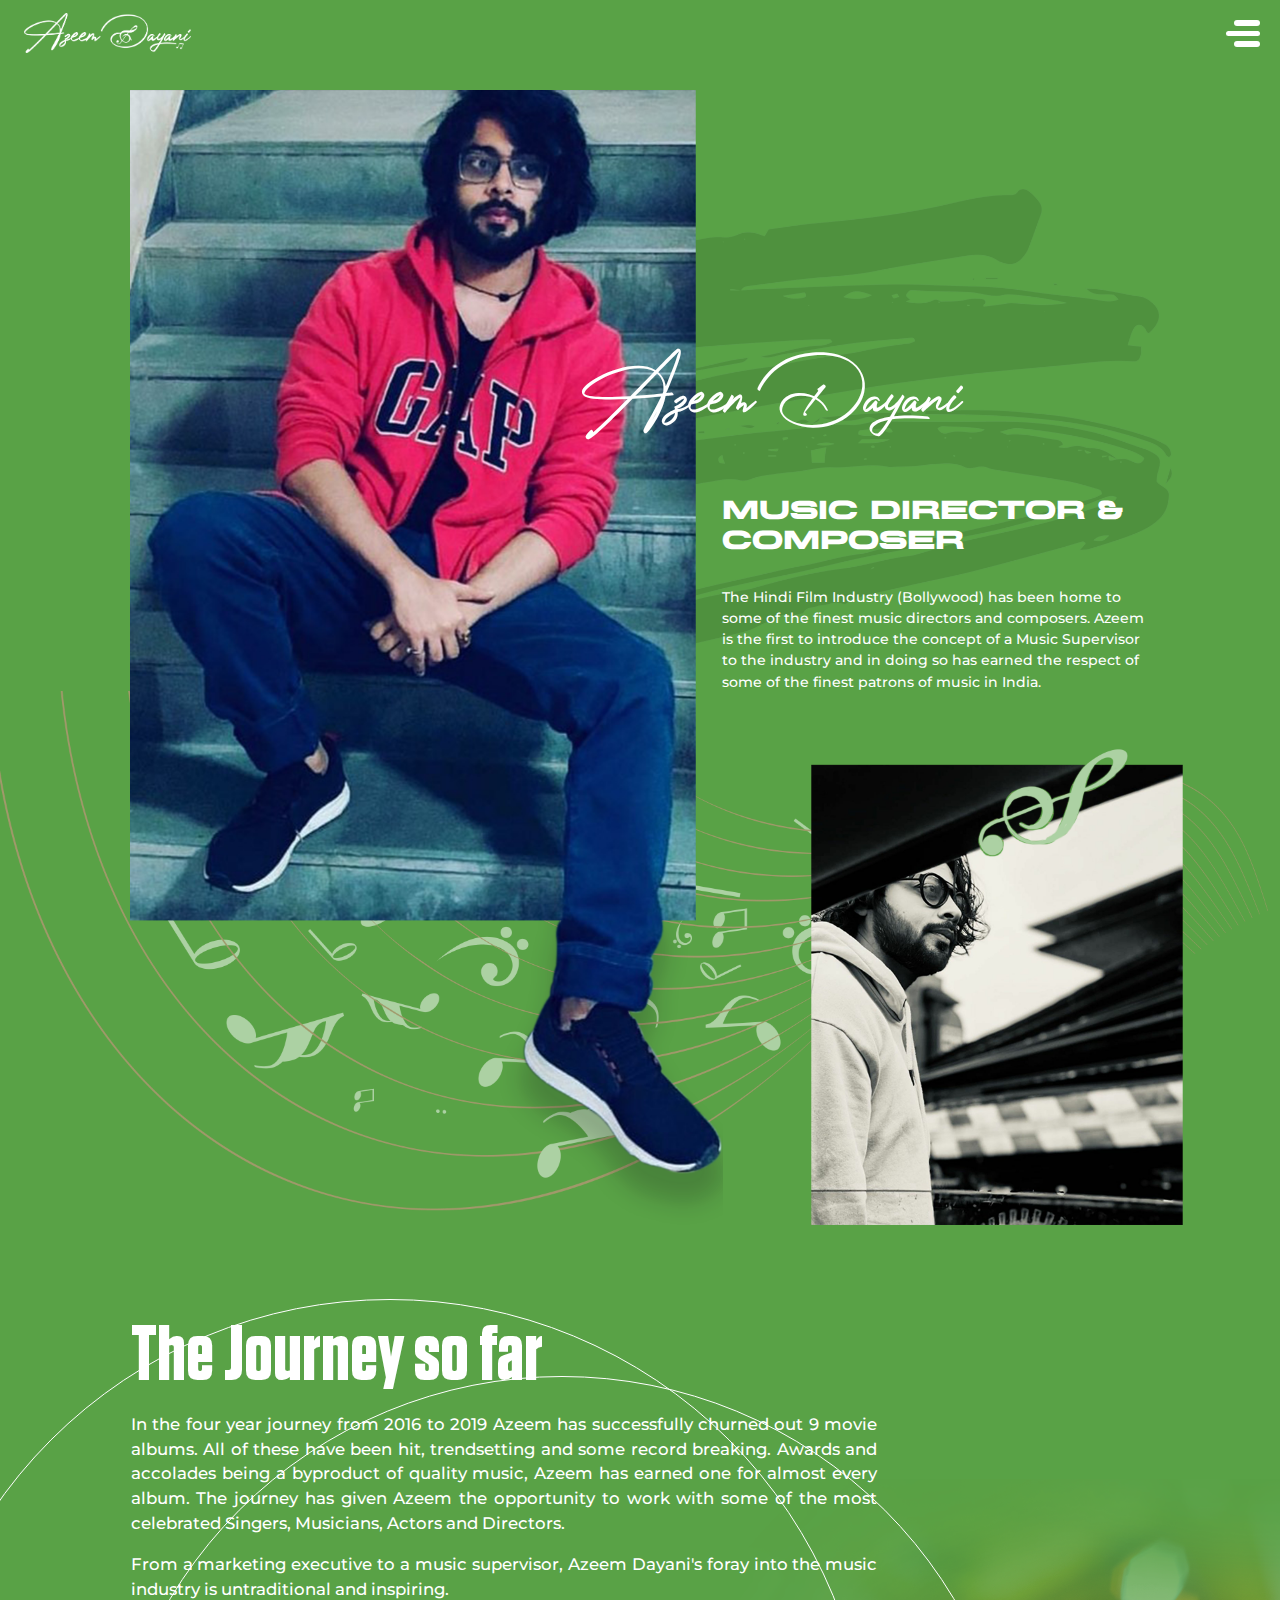
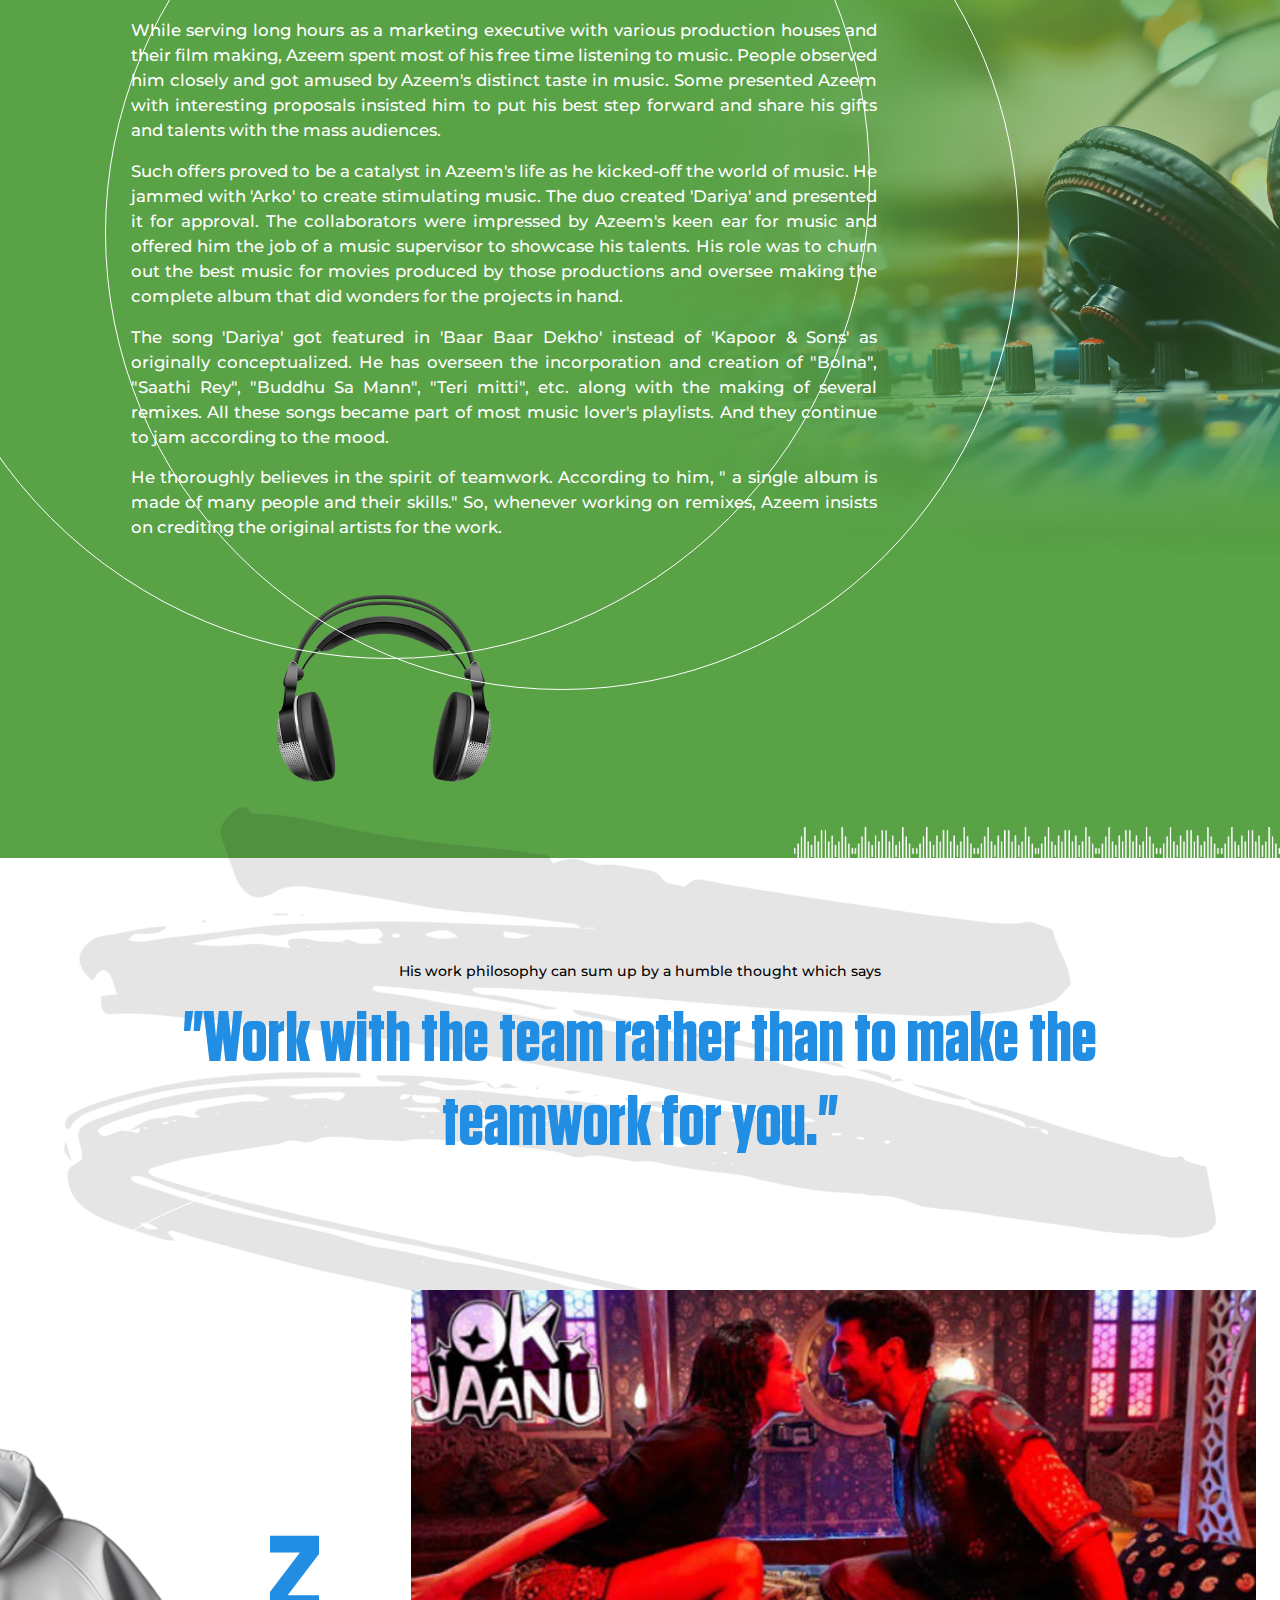
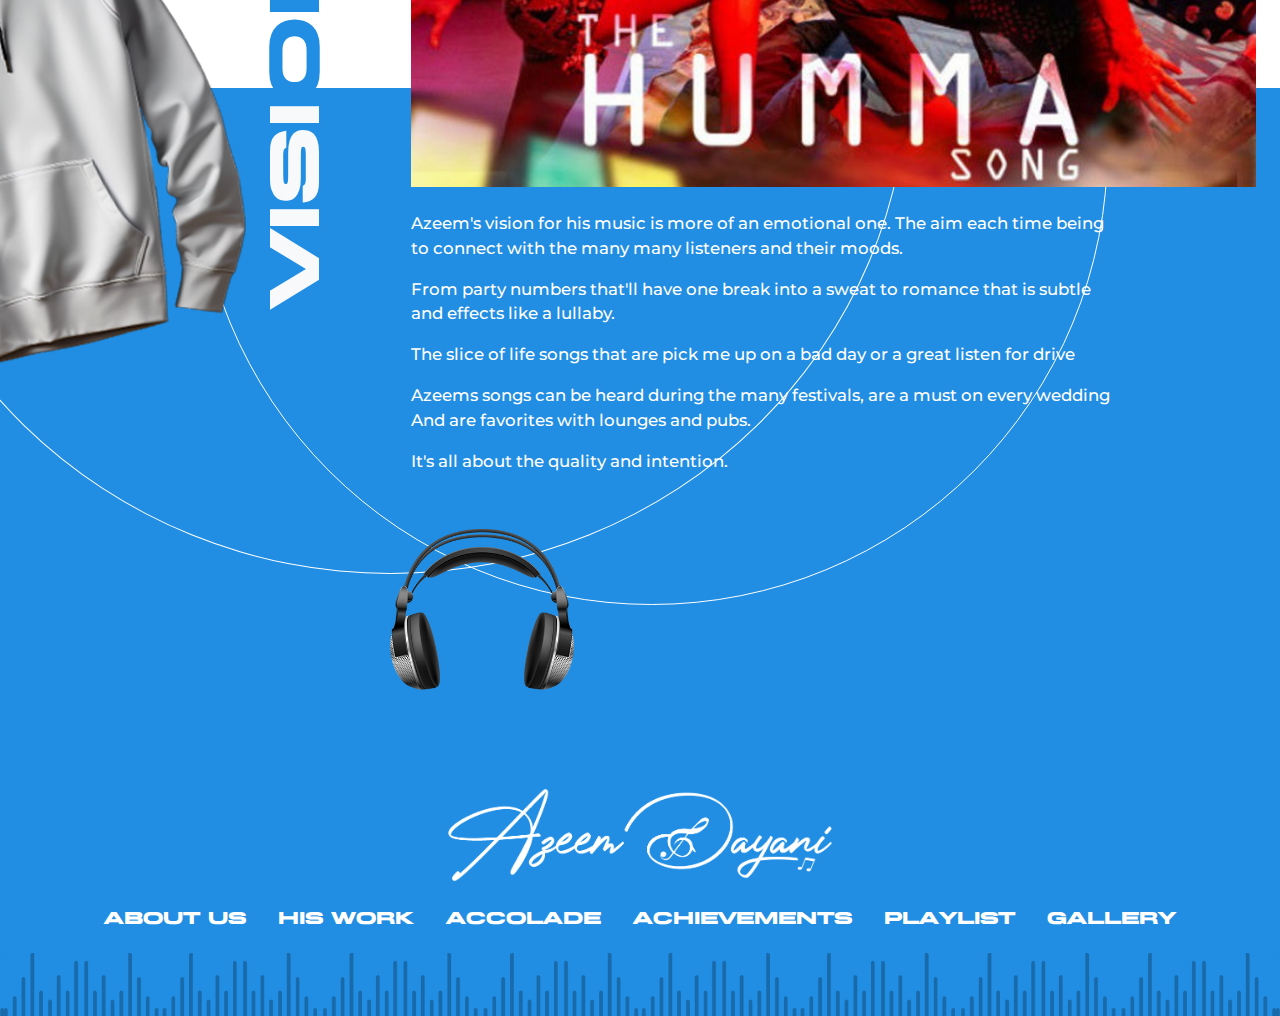
==== about-us.html @ 99195b7f "all pages completed" ====
<!DOCTYPE html>
<html lang="en">
<head>
    <meta charset="UTF-8">
    <meta name="viewport" content="width=device-width, initial-scale=1.0">
        <meta charset="UTF-8">
        <meta name="viewport" content="width=device-width, initial-scale=1.0">
        <!-- <link rel="stylesheet" href="https://cdnjs.cloudflare.com/ajax/libs/bootstrap/5.3.3/css/bootstrap.min.css" integrity="sha512-jnSuA4Ss2PkkikSOLtYs8BlYIeeIK1h99ty4YfvRPAlzr377vr3CXDb7sb7eEEBYjDtcYj+AjBH3FLv5uSJuXg==" crossorigin="anonymous" referrerpolicy="no-referrer" />
        <link rel="stylesheet" href="https://cdnjs.cloudflare.com/ajax/libs/OwlCarousel2/2.3.4/assets/owl.carousel.min.css" crossorigin="anonymous" />
        <link rel="stylesheet" href="https://cdnjs.cloudflare.com/ajax/libs/OwlCarousel2/2.3.4/assets/owl.theme.default.min.css" crossorigin="anonymous" /> -->
        <link rel="stylesheet" href="https://cdnjs.cloudflare.com/ajax/libs/font-awesome/6.6.0/css/all.min.css" integrity="sha512-Kc323vGBEqzTmouAECnVceyQqyqdsSiqLQISBL29aUW4U/M7pSPA/gEUZQqv1cwx4OnYxTxve5UMg5GT6L4JJg==" crossorigin="anonymous" referrerpolicy="no-referrer" />
        <link rel="stylesheet" type="text/css" href="css/style.css" />
        <link rel="stylesheet" type="text/css" href="css/fonts.css" />
        <link rel="stylesheet" type="text/css" href="css/header_animation.css" />
        <link rel="stylesheet" type="text/css" href="css/font-awesome.all.min.css" />
        <link rel="stylesheet" type="text/css" href="css/owl.carousel.min.css" />
        <link rel="stylesheet" type="text/css" href="css/owl.theme.default.min.css" />
        <link rel="stylesheet" type="text/css" href="css/bootstrap.min.css" />
        <title>Azeem Dayani Footer</title>
</head>
<body>

    <header class="header">
        <a href="index.html">
            <img class="header_logo" src="images/footer_logo_2.png">
        </a>
        <input class="menu-trigger" type="checkbox" id="menu_trigger">
        <div class="overlay" id="fullscreen_nav">
            <ul class="menu-links">
                <li><a href="index.html">Home</a></li>
                <li><a href="about-us.html">About Us</a></li>
                <li><a href="achievements.html">Achievements</a></li>
                <li><a href="playlist.html">Playlist</a></li>
                <li><a href="works.html">Works</a></li>
                <li><a href="contact-us.html">Contact Us</a></li>
            </ul>
        </div>
        <label class="hamburger-menu" for="menu_trigger"><span></span><span></span><span></span></label>
    </header>

    <main id="about_us_page">
        <section class="about_azeem_dayani bg_green">
            <div class="music_director_composer_main_div col-md-12 row">
                <div class="col-md-7">
                    <img src="images/About Us/Main-Image.png" alt="azeem big photo" class="azeem_big_photo">
                </div>
                <div class="col-md-4 position-relative about_main_div">
                    <div class="col-md-12 about">
                        <div class="position-relative">
                            <h2 class="azeem_heading">Azeem dayani</h2>
                        </div>                    
                        <br>
                        <br>
                        <div class="about_content">
                            <h5 class="music_director_composer_heading  pb-md-4">MUSIC DIRECTOR &amp; COMPOSER</h5>
                            <p class="about_azeem_dayani_para">
                                The Hindi Film Industry (Bollywood) has been home to some of
                                the finest music directors and composers. Azeem is the first to
                                introduce the concept of a Music Supervisor to the industry and
                                in doing so has earned the respect of some of the finest patrons
                                of music in India.
                            </p>
                        </div>
                    </div>
                </div>
            </div>
            <div class="the_journey_main_div d-flex pt-md-5">
                <div class="col-md-1"></div>
                <div class="col-md-7 the_journey_div ms-md-4">
                    <h2 class="the_journey_heading font_tungsten">The Journey so far</h2>
                    <p class="the_journey_content">
                        In the four year journey from 2016 to 2019 Azeem has successfully churned out 9 movie albums.
                        All of these have been hit, trendsetting and some record breaking. Awards and accolades being
                        a byproduct of quality music, Azeem has earned one for almost every album. The journey has
                        given Azeem the opportunity to work with some of the most celebrated Singers, Musicians,
                        Actors and Directors.
                    </p>
                    <p class="the_journey_content">
                        From a marketing executive to a music supervisor, Azeem Dayani's foray into the music industry
                        is untraditional and inspiring.
                    </p>
                    <p class="the_journey_content">
                        While serving long hours as a marketing executive with various production houses and their film
                        making, Azeem spent most of his free time listening to music. People observed him closely and
                        got amused by Azeem's distinct taste in music. Some presented Azeem with interesting
                        proposals insisted him to put his best step forward and share his gifts and talents with the mass
                        audiences.
                    </p>
                    <p class="the_journey_content">
                        Such offers proved to be a catalyst in Azeem's life as he kicked-off the world of music. He
                        jammed with 'Arko' to create stimulating music. The duo created 'Dariya' and presented it for
                        approval. The collaborators were impressed by Azeem's keen ear for music and offered him the
                        job of a music supervisor to showcase his talents. His role was to churn out the best music for
                        movies produced by those productions and oversee making the complete album that did
                        wonders for the projects in hand.
                    </p>
                    <p class="the_journey_content">
                        The song 'Dariya' got featured in 'Baar Baar Dekho' instead of 'Kapoor & Sons' as originally
                        conceptualized. He has overseen the incorporation and creation of "Bolna", "Saathi Rey",
                        "Buddhu Sa Mann", "Teri mitti", etc. along with the making of several remixes. All these songs
                        became part of most music lover's playlists. And they continue to jam according to the mood.
                    </p>
                    <p class="the_journey_content">
                        He thoroughly believes in the spirit of teamwork. According to him, " a single album is made of
                        many people and their skills." So, whenever working on remixes, Azeem insists on crediting the
                        original artists for the work.
                    </p>
                </div>
                <div class="col-md-4"></div>
            </div>
            <div class="cutting_headphone_div col-md-8">
                <img class="cutting_headphone" src="images/About Us/Headphone.png">
            </div>
        </section>
        <section class="vision_main_section">
            <div class="work_with_team_main_div col-md-9 mx-auto text-center">
                <p class="small_heading">His work philosophy can sum up by a humble thought which says</p>
                <h2 class="work_with_team_heading">                   
                    "Work with the team rather than to make the teamwork for you."
                </h2>
            </div>
            <div class="row vision_main_div align-items-center">
                <div class="col-md-4 row position-relative">
                    <div class="tshirt_div">
                        <h1 class="vision_heading font_miedinger text-light">visi<span class="">on</span></h1>
                        <img class="vission_white_tshirt" src="images/About Us/T-Shirt.png">
                    </div>                    
                </div>
                <div class="col-md-8">
                    <img class="vision_main_image" src="images/About Us/Image_2.jpg">
                    <div class="col-md-10 azeem_vision_div pt-md-4">
                        <p class="azeem_vision">
                            Azeem's vision for his music is more of an emotional one. The aim each time being to
                            connect with the many many listeners and their moods.
                        </p>
                        <p class="azeem_vision">From party numbers that'll have one break into a sweat to romance 
                            that is subtle and effects like a lullaby.
                        </p>
                        <p class="azeem_vision">The slice of life songs that are pick me up on a bad day or a great listen for drive</p>
                        <p class="azeem_vision">Azeems songs can be heard during the many festivals, are a must on every wedding
                            And are favorites with lounges and pubs.</p>
                        <p class="azeem_vision">It's all about the quality and intention.</p>
                    </div>
                </div>
                <div class="col-md-1"></div>
                <div class="cutting_headphone_div col-md-7">
                    <img class="cutting_headphone" src="images/About Us/Headphone.png">
                </div>                
            </div>
        </section>
    </main>

        
    <footer class="bg_blue footer pt-md-5">
        <div class="">
            <div class=" text-center ">
                <div class="col-md-12">
                    <img src="images/footer_logo_2.png" alt="azeem dayani footer logo" class="footer_logo">
                </div>
                <div class="col-md-12 footer_links_div">
                    <ul class="list-group list-group-horizontal list-unstyled justify-content-center">
                        <li class="list-group-item footer_list">
                            <a href="" class="footer_link">about us</a>
                        </li>
                        <li class="list-group-item footer_list">
                            <a href="" class="footer_link">his work</a>
                        </li>
                        <li class="list-group-item footer_list">
                            <a href="" class="footer_link">accolade</a>
                        </li>
                        <li class="list-group-item footer_list">
                            <a href="" class="footer_link">achievements</a>
                        </li>
                        <li class="list-group-item footer_list">
                            <a href="" class="footer_link">playlist</a>
                        </li>
                        <li class="list-group-item footer_list">
                            <a href="" class="footer_link">gallery</a>
                        </li>
                    </ul>
                </div>
            </div>
            <div class="col-md-12 footer_social_links_div">
                <ul class="list-group-item list-unstyled d-flex gap-4 footer_social_media_icons pt-md-3 mb-0 justify-content-center">
                    <li class="list-item"> 
                        <a href="" class="social_media_links">
                            <i class="fa fa-facebook"></i>
                        </a> 
                    </li>

                    <li class="list-item"> 
                        <a href="" class="social_media_links">
                            <i class="fa fa-x-twitter"></i>
                        </a> 
                    </li>

                    <li class="list-item"> 
                        <a href="" class="social_media_links">
                            <i class="fa fa-instagram"></i>
                        </a> 
                    </li>

                    <li class="list-item"> 
                        <a href="" class="social_media_links">
                            <i class="fa fa-linkedin-in"></i>
                        </a> 
                    </li>
                </ul>
            </div>
        </div>
    </footer>

    <script type="text/javascript" src="js/jquery.js"></script>
    <script type="text/javascript" src="js/script.js"></script>
    <script type="text/javascript" src="js/owl-carousel.js"></script>
    <script type="text/javascript" src="js/bootstrap5.min.js"></script>

    <script>
        $(document).ready(function(){
            $("#playlist_carousel").owlCarousel({
                center: true,
                loop: true,
                autoplay: true,
                autoplayTimeout: 3000,
                margin: 10,
                nav: true,
                dots: false,
                responsive: {
                    0: {
                        items: 1
                    },
                    600: {
                        items: 1
                    },
                    1000: {
                        items: 3
                    }
                }
            });
        });

    </script>

    
</body>
</html>
---- css/style.css ----
* {
    border-width: border-box;
}

body {
    overflow-x: hidden;
}

p {
    font-family: 'montserrat';
    color: #fff;
    font-size: 1.1vw;
}

.container {
    padding-left: 0vw !important;
    padding-right: 0vw !important;
}

.col-md-4 .card {
    background-color: transparent;
    border: 0;
    border-radius: 0;
    text-align: left;
    color: #fff;
}


.col-md-4 .card-title {
    font-family: 'tungsten', sans-serif !important;
    font-size: 2.7vw;
}

.col-md-4 .card-body {
    padding: 1vw 0 0;
}

.col-md-4 .card-link {
    text-decoration: none;
}


.w-1340 {
     /* 1340px converted to vw */
}

.bg_blue {
    background-color: #218ee3;
}

.bg_dark_blue {
    background-color: #3c8aca;
}

.bg_green {
    background-color: #59a246 !important;
}

.font_miedinger{
    font-family: 'miedinger', sans-serif;
}

.font_tungsten{
    font-family: 'tungsten', sans-serif;
}

.photograph_font{
    font-family: 'photograph', sans-serif;
}

.great_vibe_font {
    font-family: "Great Vibes", cursive !important;
}

.fw-500 {
    font-weight: 500 !important;
}

.fs-14 {
    font-size: 0.73vw !important; /* 14px converted to vw */
}

.fs-24 {
    font-size: 1.25vw !important; /* 24px converted to vw */
}

.lh-20 {
    line-height: 1.04vw !important; /* 20px converted to vw */
}

.fa {
    font-family: 'FontAwesome' !important;
}

.list-group-item {
    background-color: transparent !important;
    border: 0 !important;
    border-radius: 0 !important;
    font-size: 1.6vw;
}

.h_63 {
    height: 63vw !important;
}

/* header css open */

.header {
    position: absolute;
    z-index: 9999;
    top: 0vw;
    right: 0vw;
    width: 100%;    
    padding: 1vw 1.9vw;
}

.header_logo {
    width: 13vw;
}

.menu-trigger {
    display: none;
}

.overlay {
    width: 0;
    height: 0;
    position: absolute;
    overflow: hidden;
    display: flex;
    justify-content: center;
    align-items: center;
    transition: width 0s linear 6.51ms, height 0s linear 6.51ms; /* 125ms converted to vw */
    animation: overlay-hide 0.3s ease-out forwards;
    right: 0vw; /* 0px converted to vw */
}

.menu-trigger:checked + .overlay {
    width: 100vw;
    height: 100vh;
    backdrop-filter: blur(10px);
    transition: all 0.3s;
    animation: overlay-mask 0.3s ease-out forwards;
}

@keyframes overlay-mask {
    0% {
        background-image: radial-gradient(circle at calc(100vw - 2.86vw) 2.6vw, rgba(0, 0, 0, 0.5) 0%, transparent 0%); /* 55px and 50px converted to vw */
    }
    100% {
        background-image: radial-gradient(circle at calc(100vw - 2.86vw) 2.6vw, rgba(0, 0, 0, 0.5) 100%, transparent 100%);
    }
}

@keyframes overlay-hide {
    100% {
        background-image: radial-gradient(circle at calc(100vw - 2.86vw) 2.6vw, rgba(0, 0, 0, 0.5) 0%, transparent 0%);
    }
    0% {
        background-image: radial-gradient(circle at calc(100vw - 2.86vw) 2.6vw, rgba(0, 0, 0, 0.5) 100%, transparent 100%);
    }
}

/* Menu links CSS */
.menu-links {
    font-size: 4vw;
    list-style-type: none;
}

.menu-links li {
    text-align: center;
    margin: 1.3vw 0; /* 25px converted to vw */
    transition: transform 300ms cubic-bezier(0.18, 0.89, 0.32, 1.28); /* 275ms converted to vw */
}

.menu-links li a {
    font-family: Montserrat, sans-serif;
    color: #e2e2e2;
    font-weight: bold;
    display: block;
    text-decoration: none;
    text-shadow: 0 -0.05vw rgba(0, 0, 0, 0.8), 0 0 0 #ffffff; /* 0px, -1px converted to vw */
    opacity: 0;
    transform: translateX(-1.3vw); /* 25px converted to vw */
    transition: color 9.12ms ease-out, text-shadow 9.12ms ease-out, opacity 9.12ms ease-out, transform 14.32ms cubic-bezier(0.18, 0.89, 0.32, 1.28); /* 175ms, 275ms converted to vw */
}

.menu-links li:hover {
    transform: scale(1.2);
}

.menu-links li:hover a {
    color: #ffffff;
    text-shadow: 0 -0.05vw rgba(0, 0, 0, 0.8), 0 0 1.3vw #ffffff; /* 0px, -1px, 25px converted to vw */
}

.menu-trigger:checked + .overlay .menu-links li a {
    transform: translateX(0);
    opacity: 1;
}

.menu-trigger:checked + .overlay .menu-links li:nth-child(1) a {
  transition: opacity 350ms ease-out 125ms, transform 350ms ease-out 125ms;
}
.menu-trigger:checked + .overlay .menu-links li:nth-child(2) a {
  transition: opacity 350ms ease-out 300ms, transform 350ms ease-out 300ms;
}
.menu-trigger:checked + .overlay .menu-links li:nth-child(3) a {
  transition: opacity 350ms ease-out 475ms, transform 350ms ease-out 475ms;
}
.menu-trigger:checked + .overlay .menu-links li:nth-child(4) a {
  transition: opacity 350ms ease-out 650ms, transform 350ms ease-out 650ms;
}
.menu-trigger:checked + .overlay .menu-links li:nth-child(5) a {
  transition: opacity 350ms ease-out 825ms, transform 350ms ease-out 825ms;
}
.menu-trigger:checked + .overlay .menu-links li:nth-child(6) a {
    transition: opacity 350ms ease-out 900ms, transform 350ms ease-out 900ms;
  }

.hamburger-menu {
    width: 2.6vw; /* 50px converted to vw */
    height: 2.1vw; /* 30px converted to vw */
    position: absolute;
    top: 1.56vw; /* 30px converted to vw */
    right: 1.56vw; /* 30px converted to vw */
    display: flex;
    flex-direction: column;
    justify-content: space-between;
    align-items: end;
    cursor: pointer;
    z-index: 999;
}

.hamburger-menu span {
    background-color: #ffffff;
    width: 2.68vw; /* 40px converted to vw */
    height: 0.45vw; /* 6px converted to vw */
    flex-grow: 0;
    display: block;
    transition: transform 300ms ease-out; /* 350ms converted to vw */
    transform-origin: center;
    border-radius: 10px;
}

.hamburger-menu span:nth-child(1), .hamburger-menu span:nth-child(3) {
    width: 2vw; /* 30px converted to vw */
}

.menu-trigger:checked ~ .hamburger-menu span:nth-child(1) {
    transform: translateY(0.8vw) rotate(45deg); /* 12px converted to vw */
}

.menu-trigger:checked ~ .hamburger-menu span:nth-child(2) {
    transform: scale(1, 0) translateX(-100%);
}

.menu-trigger:checked ~ .hamburger-menu span:nth-child(3) {
    transform: translateY(-0.8vw) rotate(-45deg); /* 12px converted to vw */
}

.music_section {
    background: url('../images/Homepage/Main-banner.jpg') no-repeat; 
    background-size: 100%;
    background-color: #5ea138;
}

.main_logo {
    width: 45vw; /* 60% converted to vw */
}

.header_logo_div {
    height: 51vw; /* 110vh converted to vw */
    position: relative;
}

.content {
    position: absolute;
    bottom: 0vw; /* 0px converted to vw */
    z-index: 1;
    width: 100%;
}

.music_director {
    font-size: 3.45vw; /* 47px converted to vw */
    opacity: 0.4;
    margin: 1rem auto 0.5rem;
}

.wavylines_white {
    width: 35vw; /* 45% converted to vw */
}

.headphone_text_img {
    width: 70vw; /* 70% converted to vw */
    margin-top: 1em;
}

.zip_zap_bg_img {
    background: url('../images/Homepage/Object_3.png') no-repeat center top;
    background-size: 75vw; /* 80% converted to vw */
    margin-top: 7.29vw; /* 110px converted to vw */
    display: flex;
    flex-direction: column;
    align-items: center;
}

.description {
    font-size: 1.3vw;
    line-height: 1.5;
    padding: 1.04vw 0vw 1.04vw; /* 20px converted to vw */
}

.section-bg {
    background-color: #5aa236; /* Change to desired green background color */
    padding: 0vw 0;
}

.section-heading {
    font-family: 'photograph', cursive;
    font-size: 5vw;
    color: white;
    margin-top: 1.04vw; /* 20px converted to vw */
    text-transform: capitalize;
}

.view-more {
    color: white;
    text-decoration: none;
    font-size: 1.1rem;
}

.sooryavanshi_divs {
    gap: 3.13vw; /* 6rem converted to vw */
}

.sooryavanshi_img {
    width: 60vw;
}

.middle_description img {
    position: relative;
    z-index: 9;
}

.middle_description {
    background: url('../images/Homepage/Middle-image.jpg');
    background-size: 100%;
    background-repeat: no-repeat;
    background-position: right top;
    padding-bottom: 9vw; /* 300px converted to vw */
    position: relative;
}

.middle_description:before {
    content: "";
    position: absolute;
    /* background-color: skyblue; */
    z-index: 2;
    left: 2.4vw;
    top: 6.8vw;
    border: 0.05vw solid #fff;
    height: 78.8vw;
    width: 79.2vw; /* 1038px converted to vw */
    border-radius: 100%;
}

.middle_description:after {
    content: "";
    position: absolute;
    /* background-color: skyblue; */
    z-index: 2;
    left: 18.2vw;
    top: 13.8vw;
    border: 0.05vw solid #fff;
    height: 73.4vw;
    width: 73.4vw; /* 1038px converted to vw */
    border-radius: 100%;
}

.middle_description .tshirt_img_div {
    position: relative;
    top: 8vw;
}

.tshirt_img {
    width: 20vw;
    position: relative;
    z-index: 4;
    right: 8vw;
}

#home_page .film_section:before {
    content: "";
    background: url('../images/Homepage/Music-Lines_3.png');
    background-size: 20vw;
    width: 20vw;
    height: 4vw;
    display: block;
    background-repeat: no-repeat;
    position: absolute;
    right: 0vw;
    top: -1.8vw;    
}

.film_section {
    padding-top: 8vw; /* 6rem converted to vw */
    position: relative;
}

.film_music {
    background: url('../images/Homepage/Object_2.png') no-repeat right center;
    background-size: 90vw;
}

.film_images_main_div {
    right: 3.13vw; /* 6em converted to vw */
    top: 1.56vw; /* 3em converted to vw */
    z-index: 999;
}

.film_list {
    list-style-type: none;
    padding: 0;
}

.film_list li {
    position: relative;
    height: 3.5vw; /* 3rem converted to vw */
    display: flex;
    justify-content: center;
    align-items: center;
}

.film_link {
    font-size: 2vw;
    color: black;
    text-decoration: none;
    margin-bottom: 0.52vw; /* 10px converted to vw */
    text-transform: uppercase;
    transition: color 0.3s, font-size 0.3s;
    font-family: "miedinger", sans-serif;
    position: relative;
    z-index: 9;
}

.film_link:hover, .film_link:focus {
    color: #218ee3;
    font-size: 3.3vw;
}

.film-images {
    position: relative;
}

.film_img {
    display: none;
    width: 20vw; /* 280px converted to vw */
    FONT-WEIGHT: 200;
    transform: rotate(10deg);
    position: absolute;
    top: -6vw; /* 30px converted to vw */
    right: 10vw; /* 20px converted to vw */
    z-index: 10;
}

.film_img.active {
    display: block;
}

.non_film_section .film_link {
    color: #fff;
}

.playlist_heading_div {
    transform: rotate(-90deg);
}

.playlist_heading span {
    color: #218ee3;
}

.vision_heading {
    position: relative;
    left: 24.2vw;
    font-size: 5.5vw !important;
    top: 9vw;
}

.non_film_section{
    position: relative;
}

.non_film_music {
    position: relative;
    z-index: 3;
}

#home_page .non_film_section:before {
    content: "";
    background: url('../images/Homepage/Headphone_2.png') no-repeat left top;
    width: 20vw;
    height: 52vw;
    background-size: 18vw;
    position: absolute;
    left: 0;
    z-index: 999;
    top: -30vw;
}

#home_page .film_section:before {
    content: "";
    position: absolute;
    /* background-color: skyblue; */
    z-index: 2;
    left: -6.6vw;
    top: 39vw;
    border: 0.05vw solid #fff;
    height: 78.8vw;
    width: 79.2vw; /* 1038px converted to vw */
    border-radius: 100%;
}

#home_page .film_section:after {
    content: "";
    position: absolute;
    /* background-color: skyblue; */
    z-index: 2;
    left: 10.2vw;
    top: 54vw;
    border: 0.05vw solid #fff;
    height: 73.4vw;
    width: 73.4vw; /* 1038px converted to vw */
    border-radius: 100%;
}


/* home page css close */



/* about us page css open */

.about_azeem_dayani {
    padding: 7vw 0 2vw;
    position: relative;
}

.music_director_composer_main_div {
    position: relative;
    margin-bottom: 3vw;
}

.music_director_composer_main_div:before {
    content: "";
    background: url('../images/About Us/Object_3.png') no-repeat center center;
    width: 100% !important;
    background-size: 75%;
    position: absolute;
    z-index: 0;
    height: 55%;
    display: block;
    top: 4vw;
    left: 5vw;
}

.music_director_composer_main_div:after {
    content: "";
    background: url('../images/About Us/Image_2.png') no-repeat right bottom;
    width: 100% !important;
    background-size: 100%;
    position: absolute;
    z-index: 0;
    height: 47%;
    display: block;
    bottom: 0vw;
}

.azeem_big_photo {
    width: 82%;
    float: right;
    position: relative;
    z-index: 1;
}

.about {
    display: flex;
    flex-direction: column;
    justify-content: space-between;
    left: -1vw;
    position: absolute;
    top: 20vw;
}

.azeem_heading {
    font-family: 'photograph';
    color: #fff;
    font-size: 6vw;
    text-transform: capitalize;
    position: relative;
    left: -11vw;
    z-index: 2;
    top: 0vw;
}

.music_director_composer_heading {
    font-family: 'miedinger', sans-serif;
    color: #fff;
    font-size: 2vw;
}

.about_content {
    position: relative;
}

.azeem_goggle_img {
    float: right;
}

.about_azeem_dayani:after{
    content: "";
    background: url('../images/About Us/Music-Lines_2.png') no-repeat right;
    display: block;
    width: 40%;
    height: 4%;
    background-size: 38vw;
    position: absolute;
    right: 0vw;
    z-index: 1;
    bottom: -3.3vw;
}

.the_journey_main_div {
    background: url('../images/About Us/image.png') no-repeat bottom right;
    width: 100%;
    height: auto;
    background-size: 50%;
    position: relative;
}

.the_journey_main_div:before {
    content: "";
    position: absolute;
    /* background-color: skyblue; */
    z-index: 0;
    left: -7vw;
    top: 2.8vw;
    border: 0.05vw solid #fff;
    height: 75vw;
    width: 75vw; /* 1038px converted to vw */
    border-radius: 100%;
}

.the_journey_main_div:after {
    content: "";
    position: absolute;
    /* background-color: skyblue; */
    z-index: 0;
    left: 8.2vw;
    top: 8.8vw;
    border: 0.05vw solid #fff;
    height: 71.4vw;
    width: 71.4vw; /* 1038px converted to vw */
    border-radius: 100%;
}

.the_journey_heading {
    color: #fff;
    font-size: 6vw;
}

.the_journey_content {
    font-size: 1.3vw;
    text-align: justify;
}

.cutting_headphone_div {
    margin: 0 auto;
    padding: 3vw 0 4vw;
}

.cutting_headphone {
    width: 25%;
    margin-left: 5vw;
}

.vision_main_section {
    background: linear-gradient(180deg, #fff 56%, #218ee3 25%);
    padding: 8vw 0 0vw;
    position: relative;
    z-index: 1;
}

.vision_main_section:before {
    background: url('../images/Homepage/Object_2.png') no-repeat top center;
    position: absolute !important;
    content: "";
    display: block;
    height: 100%;
    background-size: 90vw;
    top: -4vw;
    z-index: -1;
    width: 100%;
}

.small_heading {
    color: #000;
}

.work_with_team_heading {
    color: #218ee3;
    font-family: 'tungsten', sans-serif;
    font-size: 5.5vw;
}

.vision_main_div {
    padding-top: 9vw;
}

.tshirt_div {
    position: absolute;
    width: 100%;
    top: -19vw;
}

.vission_white_tshirt {
    width: 60%;
}

#about_us_page .vision_heading{
    transform: rotate(-90deg);
    position: absolute;
    top: 18vw;
    left: 9vw;
    font-size: 6vw;
}

#about_us_page .vision_heading span{
    color: #218ee3;
}

.vision_main_image {
    width: 100%;
}


.azeem_vision {
    font-size: 1.3vw;
}

.vision_main_div:before {
    content: "";
    position: absolute;
    /* background-color: skyblue; */
    z-index: -1;
    left: -10vw;
    top: 23.8vw;
    border: 0.05vw solid #fff;
    height: 79vw;
    width: 81vw; /* 1038px converted to vw */
    border-radius: 100%;
}

.vision_main_div:after {
    content: "";
    position: absolute;
    /* background-color: skyblue; */
    z-index: -1;
    left: 15.2vw;
    top: 33.8vw;
    border: 0.05vw solid #fff;
    height: 71.4vw;
    width: 71.4vw; /* 1038px converted to vw */
    border-radius: 100%;
}

/* about us page css close */


/* achievements page css open */

.side_text {
    transform: rotate(-90deg);
    position: absolute;
    left: 5vw;
    right: 4vw;
    bottom: 8vw;
}

.side_text h2 {
    font-size: 10.5vw;
    transform-origin: center bottom;
    margin-bottom: 20px;
    font-family: 'tungsten';
}

.headphones_icon {
    width: 15vw;
    position: absolute;
    top: 13vw;
    left: -1vw;
}

.achievements_section {
    background: linear-gradient(180deg, #3c8aca 74%, #fff 25%);
    padding: 6vw 0 0vw;
    color: white;
    position: relative;
    z-index: 1;
}


.achievements_section:nth-child(1)::before {
    content: "";
    background: url('../images/Achievements/Object_3.png') no-repeat center center;
    width: 100%;
    height: 68vw;
    background-size: 80vw;
    position: absolute;
    z-index: 0;
}


.achievements_section .achievement_card {
    background-color: transparent;
    border: 0;
    border-radius: 0;
    text-align: left;
    color: #fff;
}

.music_coomposer .achievement_card, .music_coomposer .achievement_card .card-text {
    color: #000;
}

.achievement_card img {
    border-radius: 1vw;
}

.card-title {
    font-family: 'tungsten', sans-serif !important;
    font-size: 2.7vw;
}

.card-body {
    padding: 1vw 0 0;
}

.col-md-4:last-of-type .card-body .card-text, .col-md-4:last-of-type .card-title,
.col-md-4:nth-last-of-type(2) .card-body .card-text, .col-md-4:nth-last-of-type(2) .card-title,
.col-md-4:nth-last-of-type(3) .card-body .card-text, .col-md-4:nth-last-of-type(3) .card-title {
    color: #000; /* Set text color to white */
}

.achievement_card .card-text {
    text-align: left;
}

.collaboration_subtitle {
    color: #000;
    font-size: 3vw;
    line-height: 3vw;
}

.collaborations_section {
    background-color: #59a246;
    color: white;
    text-align: left;
    position: relative;
}

.collaborations_section:before {
    content: "";
    position: absolute;
    /* background-color: skyblue; */
    z-index: 0;
    left: 0.4vw;
    bottom: -3vw;
    border: 0.05vw solid #fff;
    height: 78vw;
    width: 78vw; /* 1038px converted to vw */
    border-radius: 100%;
}

.collaborations_section:after {
    content: "";
    position: absolute;
    /* background-color: skyblue; */
    z-index: 0;
    left: 22.2vw;
    bottom: 2vw;
    border: 0.05vw solid #fff;
    height: 73.4vw;
    width: 73.4vw; /* 1038px converted to vw */
    border-radius: 100%;
}

.collaborations_section h2 {
    font-size: 3vw;
}

.collaboration_highlight {
    font-size: 3vw;
    line-height: 3vw;
    font-family: 'tungsten';
}

.collaborations_list {
    padding: 0;
    font-size: 2.4vw;
    margin-bottom: 0;
    padding-bottom: 2vw;
    text-align: start;
    font-family: miedinger;
    margin-top: 1vw;
    position: relative;
    left: 5vw;
}

.collaborations_list li {
    text-transform: uppercase;
    font-weight: bold;
    line-height: 4vw;
}

.collaborations_section img {
    max-width: 20vw;
    position: absolute;
    bottom: -1vw;
    left: -3vw;
}

.collaboration_side_text {
    font-family: 'tungsten';
    transform: rotate(-90deg);
    position: absolute;
    left: -4vw;
    top: 13vw;
    float: right;
}

.collaboration_side_text h2 {
    font-size: 11vw;
}

footer .top_11 {
    position: relative;
    top: 11vw;
}


/* achievements page css close */

/* works page css open */

#works_page .film_section {
    background: linear-gradient(180deg, #218ee3 90%, #fff 10%);
}

.works_headphone_heading {
    /* text-align: center; */
    position: relative;
    width: max-content;
    margin: 0 auto;
    display: flex;
    justify-content: center;
    align-items: end;
}

.section_title {
    position: absolute;
    font-family: 'miedinger';
    color: #fff;
    font-size: 6vw;
    z-index: 0;
    bottom: 2vw;
}

.headphone_heading {
    position: relative;
    width: 25vw;
}

.works_section .section_description  {
    font-size: 1.5vw;
}

.film_row, .non_film_row {
    padding: 1vw 6vw;
}

.category_title {
    color: #fff;
    font-family: 'miedinger';
    font-size: 4vw;
    padding: 2vw 0 1vw;
    position: relative;
    margin: 0 auto;
}

.works_section .col-md-4 .card-body {
    height: 7.3vw;
    padding: 0.5vw 0 1vw 0;
}

.category_title:before, .category_title:after {
    content: "";
    background-size: 28vw !important;
    width: 30%;
    height: 3vw;
    display: block;
    position: absolute;
    bottom: 2vw;
}

.film_section .category_title:before {
    content: "";
    background: url('../images/Work/Music-Lines_2.png') no-repeat left center;
    left: 2vw;
}

.film_section .category_title:after {
    content: "";
    background: url('../images/Work/Music-Lines_2.png') no-repeat right center;
    right: 2vw;
}

#works_page .non_film_section {
    background: linear-gradient(180deg, #fff 23vw, #59a246 0vw );
}

h3.category_title.non_film {
    color: #000;
    padding: 4vw 0 3vw;
}

.non_film_section .category_title:before {
    content: "";
    background: url('../images/Work/Music-Lines_3.png') no-repeat left center;
    left: 0vw;
}

.non_film_section .category_title:after {
    content: "";
    background: url('../images/Work/Music-Lines_3.png') no-repeat right center;
    right: 0vw;
}

.non_film_section .category_title:before, .non_film_section .category_title:after {
    background-size: 16vw !important;
    width: 26% !important;
    top: 5vw;
}

.non_film_row .card-title {
    color: #fff !important;
}


/* works page css close */



/* contact us page css open */

.contact_heading_n_form.bg_green {
    background: #5aa236 !important;
}

.contact_us_heading_img {
    width: 70%;
}

.azeem_dayani_contact_us_long_img {
    background: url('../images/Contact Us/Image.jpg') no-repeat center center;
    background-size: cover;
    position: relative;
    z-index: 1;
}

.object_bg_img {
    position: relative;
}

.object_bg_img::before {
    background: url('../images/Contact Us/Object_3.png') no-repeat top left;
    background-size: 72vw;
    position: absolute;
    z-index: 0;
    content: "";
    left: -27vw;
    display: block;
    width: 150%;
    height: 100%;
    top: 2vw;
}

.form_heading {
    color: #fff;
    font-family: 'tungsten', sans-serif;
    font-size: 3vw;
    text-transform: uppercase;
}

.contact_form {
    background-color: transparent;
    position: relative;
    z-index: 1;
}

.contact_form .form-control {
    border: 0.15vw solid white;
    color: white;
    background-color: transparent;
    border-radius: 1.3vw;
    padding: 0.8vw 1.5vw;
    color: #fff;
    font-size: 1.3vw;
}

.contact_form textarea.form-control {
    border-radius: 1.7vw;
}

.contact_form .form-control::placeholder {
    color: white;
}

.contact_form .form-control:focus {
    box-shadow: none;
    border-color: white;
    background-color: transparent;
    color: #fff;
}

.contact_form .submit_btn {
    background-color: #218ee3;
    border: 0.15vw solid white;
    border-radius: 1.3vw;
    color: #fff;
    width: 18vw;
    height: 4vw;
    font-size: 1.4vw;
    font-weight: 500;
}

.contact_form .submit_btn:hover, .contact_form .submit_btn:focus {
    background-color: #218ee3;
    border: 0.15vw solid white;
    border-radius: 1.3vw;
    color: #fff;
}

.contat_details {
    background: url('../images/Contact Us/Headphone.jpg') no-repeat center center;
    background-size: cover;
    padding: 5vw 3vw;
    position: relative;
    z-index: 1;
}

.contat_details_heading {
    font-family: 'tungsten', sans-serif;
    font-size: 5.3vw;
    text-transform: uppercase;
    color: #fff;
}

.contat_details_heading span {
    text-transform: capitalize;
    font-size: 3vw;
}

.contat_details .font_img {
    width: 2.2vw;
}

.contat_details a {
    text-decoration: none;
    color: #fff;
    display: flex;
    align-items: center;
    gap: 1vw;
    font-size: 1.3vw;
    font-weight: 500;
}

/* contact us page css close */



/* playlist css open */



#playlist_page .film_section {
    background: linear-gradient(180deg, #5aa236 85%, #fff 10%);
}

.carousel-container {
    width: 85%;
    margin: auto;
}

.slider_div {
    display: flex;
    justify-content: center;
    align-items: center;
    overflow: hidden;
    padding: 1vw;
    transition: transform 0.3s ease-in-out;
    border-radius: 1vw;
}

.slider_div img {
    border-radius: 1vw;
    width: 100%;
    height: auto;
    transition: transform 0.3s ease-in-out;
}

.owl-carousel .owl-item .slider_div {
    transform: scale(0.9);
}

.owl-carousel .owl-item.center .slider_div {
    transform: scale(1.15);
}


/* playlist page css close */



/* footer css open */

footer {
    background-color: #218ee3;
}

.footer.pt_7 {
    padding-top: 7vw;
}

.footer_logo {
    width: 30vw;
}

.footer_list {
    background-color: transparent;
    border: 0;
    border-radius: 0;
}

.footer_link {
    text-transform: uppercase;
    text-decoration: none;
    color: #fff;
    font-family: "miedinger" !important;
    font-size: 1.3vw;
}

.footer_links_div {
    padding: 1vw 0px;
}

.footer_social_links_div {
    background-image: url('../images/music-lines.png');
    background-size: contain;
    background-position: center;
}

.footer_social_media_icons {
    padding-bottom: 1.3vw !important; /* 25px converted to vw */
}

.social_media_links {
    color: #fff;
    text-decoration: none;
    font-size: 1.4vw; /* 20px converted to vw */
}

.social_media_links .fa {
    font-weight: 100;
}

/* footer css close */
---- css/fonts.css ----
@font-face {
    font-family: 'miedinger';
    font-weight: normal;
    font-style: normal;
    font-display: swap;
    src: url('../fonts/FontsFree-Net-Miedinger-W01-Bold.ttf') format('truetype');
}

@font-face {
    font-family: 'tungsten';
    font-weight: normal;
    font-style: normal;
    font-display: swap;
    src: url('../fonts/FontsFree-Net-Tungsten-Bold.ttf') format('truetype');
}

@font-face {
    font-family: 'photograph';
    font-weight: normal;
    font-style: normal;
    font-display: swap;
    src: url('../fonts/Photograph Signature.ttf') format('truetype');
}

@font-face {
    font-family: 'montserrat';
    font-weight: normal;
    font-style: normal;
    font-display: swap;
    src: url('../fonts/Montserrat-Medium.ttf') format('truetype');
}
---- css/header_animation.css ----
.menu-trigger {
  display: none;
}

.overlay {
  width: 0;
  height: 0;
  position: absolute;
  z-index: 2;
  overflow: hidden;
  display: flex;
  justify-content: center;
  align-items: center;
  transition: width 0s linear 125ms, height 0s linear 125ms;
  animation: overlay-hide 125ms ease-out forwards;
  height: 100vh !important;
  top: 0;
}

.menu-trigger:checked + .overlay {
  width: 100%;
  height: 100%;
  backdrop-filter: blur(10px);
  transition: none;
  animation: overlay-mask 125ms ease-out forwards;
}

@keyframes overlay-mask {
  0% {
    background-image: radial-gradient(circle at calc(100vw - 55px) 50px, rgba(0, 0, 0, 0.5) 0%, transparent 0%);
  }
  1% {
    background-image: radial-gradient(circle at calc(100vw - 55px) 50px, rgba(0, 0, 0, 0.5) 1%, transparent 1%);
  }
  2% {
    background-image: radial-gradient(circle at calc(100vw - 55px) 50px, rgba(0, 0, 0, 0.5) 2%, transparent 2%);
  }
  3% {
    background-image: radial-gradient(circle at calc(100vw - 55px) 50px, rgba(0, 0, 0, 0.5) 3%, transparent 3%);
  }
  4% {
    background-image: radial-gradient(circle at calc(100vw - 55px) 50px, rgba(0, 0, 0, 0.5) 4%, transparent 4%);
  }
  5% {
    background-image: radial-gradient(circle at calc(100vw - 55px) 50px, rgba(0, 0, 0, 0.5) 5%, transparent 5%);
  }
  6% {
    background-image: radial-gradient(circle at calc(100vw - 55px) 50px, rgba(0, 0, 0, 0.5) 6%, transparent 6%);
  }
  7% {
    background-image: radial-gradient(circle at calc(100vw - 55px) 50px, rgba(0, 0, 0, 0.5) 7%, transparent 7%);
  }
  8% {
    background-image: radial-gradient(circle at calc(100vw - 55px) 50px, rgba(0, 0, 0, 0.5) 8%, transparent 8%);
  }
  9% {
    background-image: radial-gradient(circle at calc(100vw - 55px) 50px, rgba(0, 0, 0, 0.5) 9%, transparent 9%);
  }
  10% {
    background-image: radial-gradient(circle at calc(100vw - 55px) 50px, rgba(0, 0, 0, 0.5) 10%, transparent 10%);
  }
  11% {
    background-image: radial-gradient(circle at calc(100vw - 55px) 50px, rgba(0, 0, 0, 0.5) 11%, transparent 11%);
  }
  12% {
    background-image: radial-gradient(circle at calc(100vw - 55px) 50px, rgba(0, 0, 0, 0.5) 12%, transparent 12%);
  }
  13% {
    background-image: radial-gradient(circle at calc(100vw - 55px) 50px, rgba(0, 0, 0, 0.5) 13%, transparent 13%);
  }
  14% {
    background-image: radial-gradient(circle at calc(100vw - 55px) 50px, rgba(0, 0, 0, 0.5) 14%, transparent 14%);
  }
  15% {
    background-image: radial-gradient(circle at calc(100vw - 55px) 50px, rgba(0, 0, 0, 0.5) 15%, transparent 15%);
  }
  16% {
    background-image: radial-gradient(circle at calc(100vw - 55px) 50px, rgba(0, 0, 0, 0.5) 16%, transparent 16%);
  }
  17% {
    background-image: radial-gradient(circle at calc(100vw - 55px) 50px, rgba(0, 0, 0, 0.5) 17%, transparent 17%);
  }
  18% {
    background-image: radial-gradient(circle at calc(100vw - 55px) 50px, rgba(0, 0, 0, 0.5) 18%, transparent 18%);
  }
  19% {
    background-image: radial-gradient(circle at calc(100vw - 55px) 50px, rgba(0, 0, 0, 0.5) 19%, transparent 19%);
  }
  20% {
    background-image: radial-gradient(circle at calc(100vw - 55px) 50px, rgba(0, 0, 0, 0.5) 20%, transparent 20%);
  }
  21% {
    background-image: radial-gradient(circle at calc(100vw - 55px) 50px, rgba(0, 0, 0, 0.5) 21%, transparent 21%);
  }
  22% {
    background-image: radial-gradient(circle at calc(100vw - 55px) 50px, rgba(0, 0, 0, 0.5) 22%, transparent 22%);
  }
  23% {
    background-image: radial-gradient(circle at calc(100vw - 55px) 50px, rgba(0, 0, 0, 0.5) 23%, transparent 23%);
  }
  24% {
    background-image: radial-gradient(circle at calc(100vw - 55px) 50px, rgba(0, 0, 0, 0.5) 24%, transparent 24%);
  }
  25% {
    background-image: radial-gradient(circle at calc(100vw - 55px) 50px, rgba(0, 0, 0, 0.5) 25%, transparent 25%);
  }
  26% {
    background-image: radial-gradient(circle at calc(100vw - 55px) 50px, rgba(0, 0, 0, 0.5) 26%, transparent 26%);
  }
  27% {
    background-image: radial-gradient(circle at calc(100vw - 55px) 50px, rgba(0, 0, 0, 0.5) 27%, transparent 27%);
  }
  28% {
    background-image: radial-gradient(circle at calc(100vw - 55px) 50px, rgba(0, 0, 0, 0.5) 28%, transparent 28%);
  }
  29% {
    background-image: radial-gradient(circle at calc(100vw - 55px) 50px, rgba(0, 0, 0, 0.5) 29%, transparent 29%);
  }
  30% {
    background-image: radial-gradient(circle at calc(100vw - 55px) 50px, rgba(0, 0, 0, 0.5) 30%, transparent 30%);
  }
  31% {
    background-image: radial-gradient(circle at calc(100vw - 55px) 50px, rgba(0, 0, 0, 0.5) 31%, transparent 31%);
  }
  32% {
    background-image: radial-gradient(circle at calc(100vw - 55px) 50px, rgba(0, 0, 0, 0.5) 32%, transparent 32%);
  }
  33% {
    background-image: radial-gradient(circle at calc(100vw - 55px) 50px, rgba(0, 0, 0, 0.5) 33%, transparent 33%);
  }
  34% {
    background-image: radial-gradient(circle at calc(100vw - 55px) 50px, rgba(0, 0, 0, 0.5) 34%, transparent 34%);
  }
  35% {
    background-image: radial-gradient(circle at calc(100vw - 55px) 50px, rgba(0, 0, 0, 0.5) 35%, transparent 35%);
  }
  36% {
    background-image: radial-gradient(circle at calc(100vw - 55px) 50px, rgba(0, 0, 0, 0.5) 36%, transparent 36%);
  }
  37% {
    background-image: radial-gradient(circle at calc(100vw - 55px) 50px, rgba(0, 0, 0, 0.5) 37%, transparent 37%);
  }
  38% {
    background-image: radial-gradient(circle at calc(100vw - 55px) 50px, rgba(0, 0, 0, 0.5) 38%, transparent 38%);
  }
  39% {
    background-image: radial-gradient(circle at calc(100vw - 55px) 50px, rgba(0, 0, 0, 0.5) 39%, transparent 39%);
  }
  40% {
    background-image: radial-gradient(circle at calc(100vw - 55px) 50px, rgba(0, 0, 0, 0.5) 40%, transparent 40%);
  }
  41% {
    background-image: radial-gradient(circle at calc(100vw - 55px) 50px, rgba(0, 0, 0, 0.5) 41%, transparent 41%);
  }
  42% {
    background-image: radial-gradient(circle at calc(100vw - 55px) 50px, rgba(0, 0, 0, 0.5) 42%, transparent 42%);
  }
  43% {
    background-image: radial-gradient(circle at calc(100vw - 55px) 50px, rgba(0, 0, 0, 0.5) 43%, transparent 43%);
  }
  44% {
    background-image: radial-gradient(circle at calc(100vw - 55px) 50px, rgba(0, 0, 0, 0.5) 44%, transparent 44%);
  }
  45% {
    background-image: radial-gradient(circle at calc(100vw - 55px) 50px, rgba(0, 0, 0, 0.5) 45%, transparent 45%);
  }
  46% {
    background-image: radial-gradient(circle at calc(100vw - 55px) 50px, rgba(0, 0, 0, 0.5) 46%, transparent 46%);
  }
  47% {
    background-image: radial-gradient(circle at calc(100vw - 55px) 50px, rgba(0, 0, 0, 0.5) 47%, transparent 47%);
  }
  48% {
    background-image: radial-gradient(circle at calc(100vw - 55px) 50px, rgba(0, 0, 0, 0.5) 48%, transparent 48%);
  }
  49% {
    background-image: radial-gradient(circle at calc(100vw - 55px) 50px, rgba(0, 0, 0, 0.5) 49%, transparent 49%);
  }
  50% {
    background-image: radial-gradient(circle at calc(100vw - 55px) 50px, rgba(0, 0, 0, 0.5) 50%, transparent 50%);
  }
  51% {
    background-image: radial-gradient(circle at calc(100vw - 55px) 50px, rgba(0, 0, 0, 0.5) 51%, transparent 51%);
  }
  52% {
    background-image: radial-gradient(circle at calc(100vw - 55px) 50px, rgba(0, 0, 0, 0.5) 52%, transparent 52%);
  }
  53% {
    background-image: radial-gradient(circle at calc(100vw - 55px) 50px, rgba(0, 0, 0, 0.5) 53%, transparent 53%);
  }
  54% {
    background-image: radial-gradient(circle at calc(100vw - 55px) 50px, rgba(0, 0, 0, 0.5) 54%, transparent 54%);
  }
  55% {
    background-image: radial-gradient(circle at calc(100vw - 55px) 50px, rgba(0, 0, 0, 0.5) 55%, transparent 55%);
  }
  56% {
    background-image: radial-gradient(circle at calc(100vw - 55px) 50px, rgba(0, 0, 0, 0.5) 56%, transparent 56%);
  }
  57% {
    background-image: radial-gradient(circle at calc(100vw - 55px) 50px, rgba(0, 0, 0, 0.5) 57%, transparent 57%);
  }
  58% {
    background-image: radial-gradient(circle at calc(100vw - 55px) 50px, rgba(0, 0, 0, 0.5) 58%, transparent 58%);
  }
  59% {
    background-image: radial-gradient(circle at calc(100vw - 55px) 50px, rgba(0, 0, 0, 0.5) 59%, transparent 59%);
  }
  60% {
    background-image: radial-gradient(circle at calc(100vw - 55px) 50px, rgba(0, 0, 0, 0.5) 60%, transparent 60%);
  }
  61% {
    background-image: radial-gradient(circle at calc(100vw - 55px) 50px, rgba(0, 0, 0, 0.5) 61%, transparent 61%);
  }
  62% {
    background-image: radial-gradient(circle at calc(100vw - 55px) 50px, rgba(0, 0, 0, 0.5) 62%, transparent 62%);
  }
  63% {
    background-image: radial-gradient(circle at calc(100vw - 55px) 50px, rgba(0, 0, 0, 0.5) 63%, transparent 63%);
  }
  64% {
    background-image: radial-gradient(circle at calc(100vw - 55px) 50px, rgba(0, 0, 0, 0.5) 64%, transparent 64%);
  }
  65% {
    background-image: radial-gradient(circle at calc(100vw - 55px) 50px, rgba(0, 0, 0, 0.5) 65%, transparent 65%);
  }
  66% {
    background-image: radial-gradient(circle at calc(100vw - 55px) 50px, rgba(0, 0, 0, 0.5) 66%, transparent 66%);
  }
  67% {
    background-image: radial-gradient(circle at calc(100vw - 55px) 50px, rgba(0, 0, 0, 0.5) 67%, transparent 67%);
  }
  68% {
    background-image: radial-gradient(circle at calc(100vw - 55px) 50px, rgba(0, 0, 0, 0.5) 68%, transparent 68%);
  }
  69% {
    background-image: radial-gradient(circle at calc(100vw - 55px) 50px, rgba(0, 0, 0, 0.5) 69%, transparent 69%);
  }
  70% {
    background-image: radial-gradient(circle at calc(100vw - 55px) 50px, rgba(0, 0, 0, 0.5) 70%, transparent 70%);
  }
  71% {
    background-image: radial-gradient(circle at calc(100vw - 55px) 50px, rgba(0, 0, 0, 0.5) 71%, transparent 71%);
  }
  72% {
    background-image: radial-gradient(circle at calc(100vw - 55px) 50px, rgba(0, 0, 0, 0.5) 72%, transparent 72%);
  }
  73% {
    background-image: radial-gradient(circle at calc(100vw - 55px) 50px, rgba(0, 0, 0, 0.5) 73%, transparent 73%);
  }
  74% {
    background-image: radial-gradient(circle at calc(100vw - 55px) 50px, rgba(0, 0, 0, 0.5) 74%, transparent 74%);
  }
  75% {
    background-image: radial-gradient(circle at calc(100vw - 55px) 50px, rgba(0, 0, 0, 0.5) 75%, transparent 75%);
  }
  76% {
    background-image: radial-gradient(circle at calc(100vw - 55px) 50px, rgba(0, 0, 0, 0.5) 76%, transparent 76%);
  }
  77% {
    background-image: radial-gradient(circle at calc(100vw - 55px) 50px, rgba(0, 0, 0, 0.5) 77%, transparent 77%);
  }
  78% {
    background-image: radial-gradient(circle at calc(100vw - 55px) 50px, rgba(0, 0, 0, 0.5) 78%, transparent 78%);
  }
  79% {
    background-image: radial-gradient(circle at calc(100vw - 55px) 50px, rgba(0, 0, 0, 0.5) 79%, transparent 79%);
  }
  80% {
    background-image: radial-gradient(circle at calc(100vw - 55px) 50px, rgba(0, 0, 0, 0.5) 80%, transparent 80%);
  }
  81% {
    background-image: radial-gradient(circle at calc(100vw - 55px) 50px, rgba(0, 0, 0, 0.5) 81%, transparent 81%);
  }
  82% {
    background-image: radial-gradient(circle at calc(100vw - 55px) 50px, rgba(0, 0, 0, 0.5) 82%, transparent 82%);
  }
  83% {
    background-image: radial-gradient(circle at calc(100vw - 55px) 50px, rgba(0, 0, 0, 0.5) 83%, transparent 83%);
  }
  84% {
    background-image: radial-gradient(circle at calc(100vw - 55px) 50px, rgba(0, 0, 0, 0.5) 84%, transparent 84%);
  }
  85% {
    background-image: radial-gradient(circle at calc(100vw - 55px) 50px, rgba(0, 0, 0, 0.5) 85%, transparent 85%);
  }
  86% {
    background-image: radial-gradient(circle at calc(100vw - 55px) 50px, rgba(0, 0, 0, 0.5) 86%, transparent 86%);
  }
  87% {
    background-image: radial-gradient(circle at calc(100vw - 55px) 50px, rgba(0, 0, 0, 0.5) 87%, transparent 87%);
  }
  88% {
    background-image: radial-gradient(circle at calc(100vw - 55px) 50px, rgba(0, 0, 0, 0.5) 88%, transparent 88%);
  }
  89% {
    background-image: radial-gradient(circle at calc(100vw - 55px) 50px, rgba(0, 0, 0, 0.5) 89%, transparent 89%);
  }
  90% {
    background-image: radial-gradient(circle at calc(100vw - 55px) 50px, rgba(0, 0, 0, 0.5) 90%, transparent 90%);
  }
  91% {
    background-image: radial-gradient(circle at calc(100vw - 55px) 50px, rgba(0, 0, 0, 0.5) 91%, transparent 91%);
  }
  92% {
    background-image: radial-gradient(circle at calc(100vw - 55px) 50px, rgba(0, 0, 0, 0.5) 92%, transparent 92%);
  }
  93% {
    background-image: radial-gradient(circle at calc(100vw - 55px) 50px, rgba(0, 0, 0, 0.5) 93%, transparent 93%);
  }
  94% {
    background-image: radial-gradient(circle at calc(100vw - 55px) 50px, rgba(0, 0, 0, 0.5) 94%, transparent 94%);
  }
  95% {
    background-image: radial-gradient(circle at calc(100vw - 55px) 50px, rgba(0, 0, 0, 0.5) 95%, transparent 95%);
  }
  96% {
    background-image: radial-gradient(circle at calc(100vw - 55px) 50px, rgba(0, 0, 0, 0.5) 96%, transparent 96%);
  }
  97% {
    background-image: radial-gradient(circle at calc(100vw - 55px) 50px, rgba(0, 0, 0, 0.5) 97%, transparent 97%);
  }
  98% {
    background-image: radial-gradient(circle at calc(100vw - 55px) 50px, rgba(0, 0, 0, 0.5) 98%, transparent 98%);
  }
  99% {
    background-image: radial-gradient(circle at calc(100vw - 55px) 50px, rgba(0, 0, 0, 0.5) 99%, transparent 99%);
  }
  100% {
    background-image: radial-gradient(circle at calc(100vw - 55px) 50px, rgba(0, 0, 0, 0.5) 100%, transparent 100%);
  }
}
@keyframes overlay-hide {
  100% {
    background-image: radial-gradient(circle at calc(100vw - 55px) 50px, rgba(0, 0, 0, 0.5) 0%, transparent 0%);
  }
  99% {
    background-image: radial-gradient(circle at calc(100vw - 55px) 50px, rgba(0, 0, 0, 0.5) 1%, transparent 1%);
  }
  98% {
    background-image: radial-gradient(circle at calc(100vw - 55px) 50px, rgba(0, 0, 0, 0.5) 2%, transparent 2%);
  }
  97% {
    background-image: radial-gradient(circle at calc(100vw - 55px) 50px, rgba(0, 0, 0, 0.5) 3%, transparent 3%);
  }
  96% {
    background-image: radial-gradient(circle at calc(100vw - 55px) 50px, rgba(0, 0, 0, 0.5) 4%, transparent 4%);
  }
  95% {
    background-image: radial-gradient(circle at calc(100vw - 55px) 50px, rgba(0, 0, 0, 0.5) 5%, transparent 5%);
  }
  94% {
    background-image: radial-gradient(circle at calc(100vw - 55px) 50px, rgba(0, 0, 0, 0.5) 6%, transparent 6%);
  }
  93% {
    background-image: radial-gradient(circle at calc(100vw - 55px) 50px, rgba(0, 0, 0, 0.5) 7%, transparent 7%);
  }
  92% {
    background-image: radial-gradient(circle at calc(100vw - 55px) 50px, rgba(0, 0, 0, 0.5) 8%, transparent 8%);
  }
  91% {
    background-image: radial-gradient(circle at calc(100vw - 55px) 50px, rgba(0, 0, 0, 0.5) 9%, transparent 9%);
  }
  90% {
    background-image: radial-gradient(circle at calc(100vw - 55px) 50px, rgba(0, 0, 0, 0.5) 10%, transparent 10%);
  }
  89% {
    background-image: radial-gradient(circle at calc(100vw - 55px) 50px, rgba(0, 0, 0, 0.5) 11%, transparent 11%);
  }
  88% {
    background-image: radial-gradient(circle at calc(100vw - 55px) 50px, rgba(0, 0, 0, 0.5) 12%, transparent 12%);
  }
  87% {
    background-image: radial-gradient(circle at calc(100vw - 55px) 50px, rgba(0, 0, 0, 0.5) 13%, transparent 13%);
  }
  86% {
    background-image: radial-gradient(circle at calc(100vw - 55px) 50px, rgba(0, 0, 0, 0.5) 14%, transparent 14%);
  }
  85% {
    background-image: radial-gradient(circle at calc(100vw - 55px) 50px, rgba(0, 0, 0, 0.5) 15%, transparent 15%);
  }
  84% {
    background-image: radial-gradient(circle at calc(100vw - 55px) 50px, rgba(0, 0, 0, 0.5) 16%, transparent 16%);
  }
  83% {
    background-image: radial-gradient(circle at calc(100vw - 55px) 50px, rgba(0, 0, 0, 0.5) 17%, transparent 17%);
  }
  82% {
    background-image: radial-gradient(circle at calc(100vw - 55px) 50px, rgba(0, 0, 0, 0.5) 18%, transparent 18%);
  }
  81% {
    background-image: radial-gradient(circle at calc(100vw - 55px) 50px, rgba(0, 0, 0, 0.5) 19%, transparent 19%);
  }
  80% {
    background-image: radial-gradient(circle at calc(100vw - 55px) 50px, rgba(0, 0, 0, 0.5) 20%, transparent 20%);
  }
  79% {
    background-image: radial-gradient(circle at calc(100vw - 55px) 50px, rgba(0, 0, 0, 0.5) 21%, transparent 21%);
  }
  78% {
    background-image: radial-gradient(circle at calc(100vw - 55px) 50px, rgba(0, 0, 0, 0.5) 22%, transparent 22%);
  }
  77% {
    background-image: radial-gradient(circle at calc(100vw - 55px) 50px, rgba(0, 0, 0, 0.5) 23%, transparent 23%);
  }
  76% {
    background-image: radial-gradient(circle at calc(100vw - 55px) 50px, rgba(0, 0, 0, 0.5) 24%, transparent 24%);
  }
  75% {
    background-image: radial-gradient(circle at calc(100vw - 55px) 50px, rgba(0, 0, 0, 0.5) 25%, transparent 25%);
  }
  74% {
    background-image: radial-gradient(circle at calc(100vw - 55px) 50px, rgba(0, 0, 0, 0.5) 26%, transparent 26%);
  }
  73% {
    background-image: radial-gradient(circle at calc(100vw - 55px) 50px, rgba(0, 0, 0, 0.5) 27%, transparent 27%);
  }
  72% {
    background-image: radial-gradient(circle at calc(100vw - 55px) 50px, rgba(0, 0, 0, 0.5) 28%, transparent 28%);
  }
  71% {
    background-image: radial-gradient(circle at calc(100vw - 55px) 50px, rgba(0, 0, 0, 0.5) 29%, transparent 29%);
  }
  70% {
    background-image: radial-gradient(circle at calc(100vw - 55px) 50px, rgba(0, 0, 0, 0.5) 30%, transparent 30%);
  }
  69% {
    background-image: radial-gradient(circle at calc(100vw - 55px) 50px, rgba(0, 0, 0, 0.5) 31%, transparent 31%);
  }
  68% {
    background-image: radial-gradient(circle at calc(100vw - 55px) 50px, rgba(0, 0, 0, 0.5) 32%, transparent 32%);
  }
  67% {
    background-image: radial-gradient(circle at calc(100vw - 55px) 50px, rgba(0, 0, 0, 0.5) 33%, transparent 33%);
  }
  66% {
    background-image: radial-gradient(circle at calc(100vw - 55px) 50px, rgba(0, 0, 0, 0.5) 34%, transparent 34%);
  }
  65% {
    background-image: radial-gradient(circle at calc(100vw - 55px) 50px, rgba(0, 0, 0, 0.5) 35%, transparent 35%);
  }
  64% {
    background-image: radial-gradient(circle at calc(100vw - 55px) 50px, rgba(0, 0, 0, 0.5) 36%, transparent 36%);
  }
  63% {
    background-image: radial-gradient(circle at calc(100vw - 55px) 50px, rgba(0, 0, 0, 0.5) 37%, transparent 37%);
  }
  62% {
    background-image: radial-gradient(circle at calc(100vw - 55px) 50px, rgba(0, 0, 0, 0.5) 38%, transparent 38%);
  }
  61% {
    background-image: radial-gradient(circle at calc(100vw - 55px) 50px, rgba(0, 0, 0, 0.5) 39%, transparent 39%);
  }
  60% {
    background-image: radial-gradient(circle at calc(100vw - 55px) 50px, rgba(0, 0, 0, 0.5) 40%, transparent 40%);
  }
  59% {
    background-image: radial-gradient(circle at calc(100vw - 55px) 50px, rgba(0, 0, 0, 0.5) 41%, transparent 41%);
  }
  58% {
    background-image: radial-gradient(circle at calc(100vw - 55px) 50px, rgba(0, 0, 0, 0.5) 42%, transparent 42%);
  }
  57% {
    background-image: radial-gradient(circle at calc(100vw - 55px) 50px, rgba(0, 0, 0, 0.5) 43%, transparent 43%);
  }
  56% {
    background-image: radial-gradient(circle at calc(100vw - 55px) 50px, rgba(0, 0, 0, 0.5) 44%, transparent 44%);
  }
  55% {
    background-image: radial-gradient(circle at calc(100vw - 55px) 50px, rgba(0, 0, 0, 0.5) 45%, transparent 45%);
  }
  54% {
    background-image: radial-gradient(circle at calc(100vw - 55px) 50px, rgba(0, 0, 0, 0.5) 46%, transparent 46%);
  }
  53% {
    background-image: radial-gradient(circle at calc(100vw - 55px) 50px, rgba(0, 0, 0, 0.5) 47%, transparent 47%);
  }
  52% {
    background-image: radial-gradient(circle at calc(100vw - 55px) 50px, rgba(0, 0, 0, 0.5) 48%, transparent 48%);
  }
  51% {
    background-image: radial-gradient(circle at calc(100vw - 55px) 50px, rgba(0, 0, 0, 0.5) 49%, transparent 49%);
  }
  50% {
    background-image: radial-gradient(circle at calc(100vw - 55px) 50px, rgba(0, 0, 0, 0.5) 50%, transparent 50%);
  }
  49% {
    background-image: radial-gradient(circle at calc(100vw - 55px) 50px, rgba(0, 0, 0, 0.5) 51%, transparent 51%);
  }
  48% {
    background-image: radial-gradient(circle at calc(100vw - 55px) 50px, rgba(0, 0, 0, 0.5) 52%, transparent 52%);
  }
  47% {
    background-image: radial-gradient(circle at calc(100vw - 55px) 50px, rgba(0, 0, 0, 0.5) 53%, transparent 53%);
  }
  46% {
    background-image: radial-gradient(circle at calc(100vw - 55px) 50px, rgba(0, 0, 0, 0.5) 54%, transparent 54%);
  }
  45% {
    background-image: radial-gradient(circle at calc(100vw - 55px) 50px, rgba(0, 0, 0, 0.5) 55%, transparent 55%);
  }
  44% {
    background-image: radial-gradient(circle at calc(100vw - 55px) 50px, rgba(0, 0, 0, 0.5) 56%, transparent 56%);
  }
  43% {
    background-image: radial-gradient(circle at calc(100vw - 55px) 50px, rgba(0, 0, 0, 0.5) 57%, transparent 57%);
  }
  42% {
    background-image: radial-gradient(circle at calc(100vw - 55px) 50px, rgba(0, 0, 0, 0.5) 58%, transparent 58%);
  }
  41% {
    background-image: radial-gradient(circle at calc(100vw - 55px) 50px, rgba(0, 0, 0, 0.5) 59%, transparent 59%);
  }
  40% {
    background-image: radial-gradient(circle at calc(100vw - 55px) 50px, rgba(0, 0, 0, 0.5) 60%, transparent 60%);
  }
  39% {
    background-image: radial-gradient(circle at calc(100vw - 55px) 50px, rgba(0, 0, 0, 0.5) 61%, transparent 61%);
  }
  38% {
    background-image: radial-gradient(circle at calc(100vw - 55px) 50px, rgba(0, 0, 0, 0.5) 62%, transparent 62%);
  }
  37% {
    background-image: radial-gradient(circle at calc(100vw - 55px) 50px, rgba(0, 0, 0, 0.5) 63%, transparent 63%);
  }
  36% {
    background-image: radial-gradient(circle at calc(100vw - 55px) 50px, rgba(0, 0, 0, 0.5) 64%, transparent 64%);
  }
  35% {
    background-image: radial-gradient(circle at calc(100vw - 55px) 50px, rgba(0, 0, 0, 0.5) 65%, transparent 65%);
  }
  34% {
    background-image: radial-gradient(circle at calc(100vw - 55px) 50px, rgba(0, 0, 0, 0.5) 66%, transparent 66%);
  }
  33% {
    background-image: radial-gradient(circle at calc(100vw - 55px) 50px, rgba(0, 0, 0, 0.5) 67%, transparent 67%);
  }
  32% {
    background-image: radial-gradient(circle at calc(100vw - 55px) 50px, rgba(0, 0, 0, 0.5) 68%, transparent 68%);
  }
  31% {
    background-image: radial-gradient(circle at calc(100vw - 55px) 50px, rgba(0, 0, 0, 0.5) 69%, transparent 69%);
  }
  30% {
    background-image: radial-gradient(circle at calc(100vw - 55px) 50px, rgba(0, 0, 0, 0.5) 70%, transparent 70%);
  }
  29% {
    background-image: radial-gradient(circle at calc(100vw - 55px) 50px, rgba(0, 0, 0, 0.5) 71%, transparent 71%);
  }
  28% {
    background-image: radial-gradient(circle at calc(100vw - 55px) 50px, rgba(0, 0, 0, 0.5) 72%, transparent 72%);
  }
  27% {
    background-image: radial-gradient(circle at calc(100vw - 55px) 50px, rgba(0, 0, 0, 0.5) 73%, transparent 73%);
  }
  26% {
    background-image: radial-gradient(circle at calc(100vw - 55px) 50px, rgba(0, 0, 0, 0.5) 74%, transparent 74%);
  }
  25% {
    background-image: radial-gradient(circle at calc(100vw - 55px) 50px, rgba(0, 0, 0, 0.5) 75%, transparent 75%);
  }
  24% {
    background-image: radial-gradient(circle at calc(100vw - 55px) 50px, rgba(0, 0, 0, 0.5) 76%, transparent 76%);
  }
  23% {
    background-image: radial-gradient(circle at calc(100vw - 55px) 50px, rgba(0, 0, 0, 0.5) 77%, transparent 77%);
  }
  22% {
    background-image: radial-gradient(circle at calc(100vw - 55px) 50px, rgba(0, 0, 0, 0.5) 78%, transparent 78%);
  }
  21% {
    background-image: radial-gradient(circle at calc(100vw - 55px) 50px, rgba(0, 0, 0, 0.5) 79%, transparent 79%);
  }
  20% {
    background-image: radial-gradient(circle at calc(100vw - 55px) 50px, rgba(0, 0, 0, 0.5) 80%, transparent 80%);
  }
  19% {
    background-image: radial-gradient(circle at calc(100vw - 55px) 50px, rgba(0, 0, 0, 0.5) 81%, transparent 81%);
  }
  18% {
    background-image: radial-gradient(circle at calc(100vw - 55px) 50px, rgba(0, 0, 0, 0.5) 82%, transparent 82%);
  }
  17% {
    background-image: radial-gradient(circle at calc(100vw - 55px) 50px, rgba(0, 0, 0, 0.5) 83%, transparent 83%);
  }
  16% {
    background-image: radial-gradient(circle at calc(100vw - 55px) 50px, rgba(0, 0, 0, 0.5) 84%, transparent 84%);
  }
  15% {
    background-image: radial-gradient(circle at calc(100vw - 55px) 50px, rgba(0, 0, 0, 0.5) 85%, transparent 85%);
  }
  14% {
    background-image: radial-gradient(circle at calc(100vw - 55px) 50px, rgba(0, 0, 0, 0.5) 86%, transparent 86%);
  }
  13% {
    background-image: radial-gradient(circle at calc(100vw - 55px) 50px, rgba(0, 0, 0, 0.5) 87%, transparent 87%);
  }
  12% {
    background-image: radial-gradient(circle at calc(100vw - 55px) 50px, rgba(0, 0, 0, 0.5) 88%, transparent 88%);
  }
  11% {
    background-image: radial-gradient(circle at calc(100vw - 55px) 50px, rgba(0, 0, 0, 0.5) 89%, transparent 89%);
  }
  10% {
    background-image: radial-gradient(circle at calc(100vw - 55px) 50px, rgba(0, 0, 0, 0.5) 90%, transparent 90%);
  }
  9% {
    background-image: radial-gradient(circle at calc(100vw - 55px) 50px, rgba(0, 0, 0, 0.5) 91%, transparent 91%);
  }
  8% {
    background-image: radial-gradient(circle at calc(100vw - 55px) 50px, rgba(0, 0, 0, 0.5) 92%, transparent 92%);
  }
  7% {
    background-image: radial-gradient(circle at calc(100vw - 55px) 50px, rgba(0, 0, 0, 0.5) 93%, transparent 93%);
  }
  6% {
    background-image: radial-gradient(circle at calc(100vw - 55px) 50px, rgba(0, 0, 0, 0.5) 94%, transparent 94%);
  }
  5% {
    background-image: radial-gradient(circle at calc(100vw - 55px) 50px, rgba(0, 0, 0, 0.5) 95%, transparent 95%);
  }
  4% {
    background-image: radial-gradient(circle at calc(100vw - 55px) 50px, rgba(0, 0, 0, 0.5) 96%, transparent 96%);
  }
  3% {
    background-image: radial-gradient(circle at calc(100vw - 55px) 50px, rgba(0, 0, 0, 0.5) 97%, transparent 97%);
  }
  2% {
    background-image: radial-gradient(circle at calc(100vw - 55px) 50px, rgba(0, 0, 0, 0.5) 98%, transparent 98%);
  }
  1% {
    background-image: radial-gradient(circle at calc(100vw - 55px) 50px, rgba(0, 0, 0, 0.5) 99%, transparent 99%);
  }
  0% {
    background-image: radial-gradient(circle at calc(100vw - 55px) 50px, rgba(0, 0, 0, 0.5) 100%, transparent 100%);
  }
}
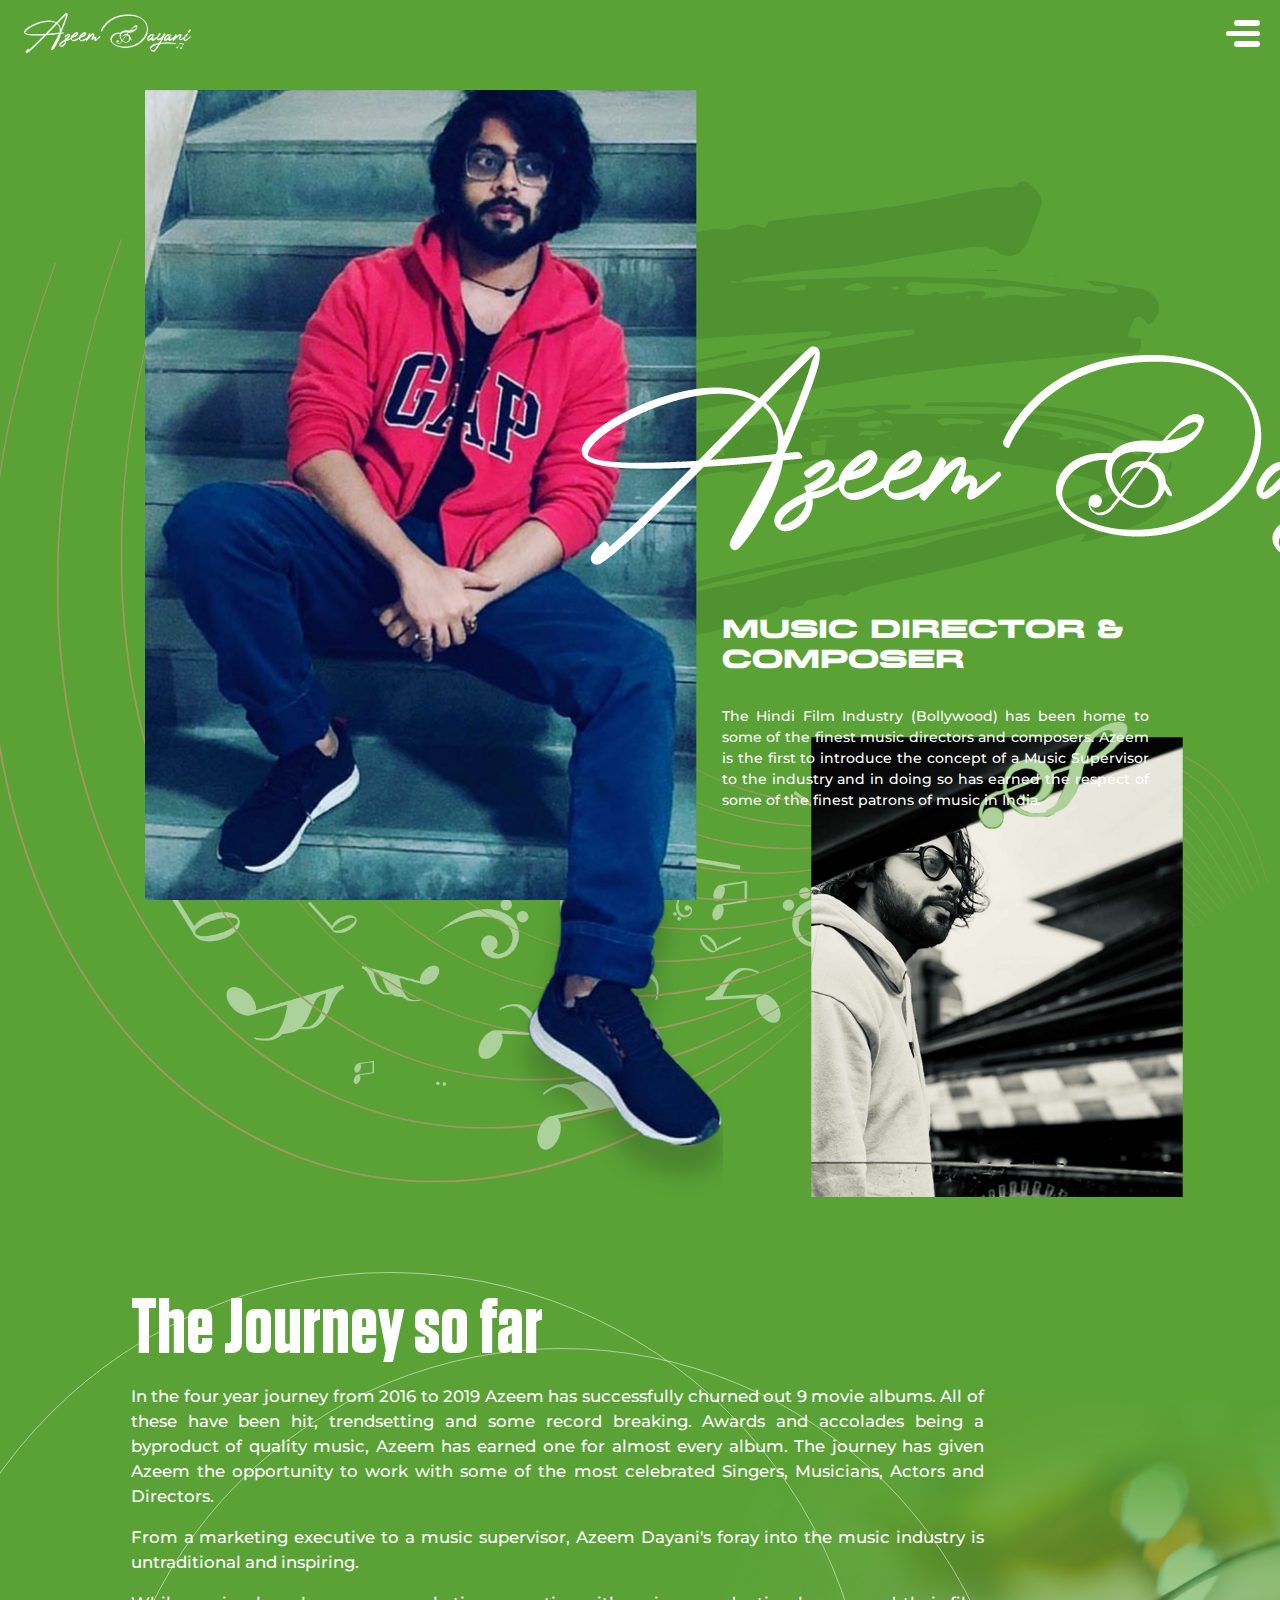
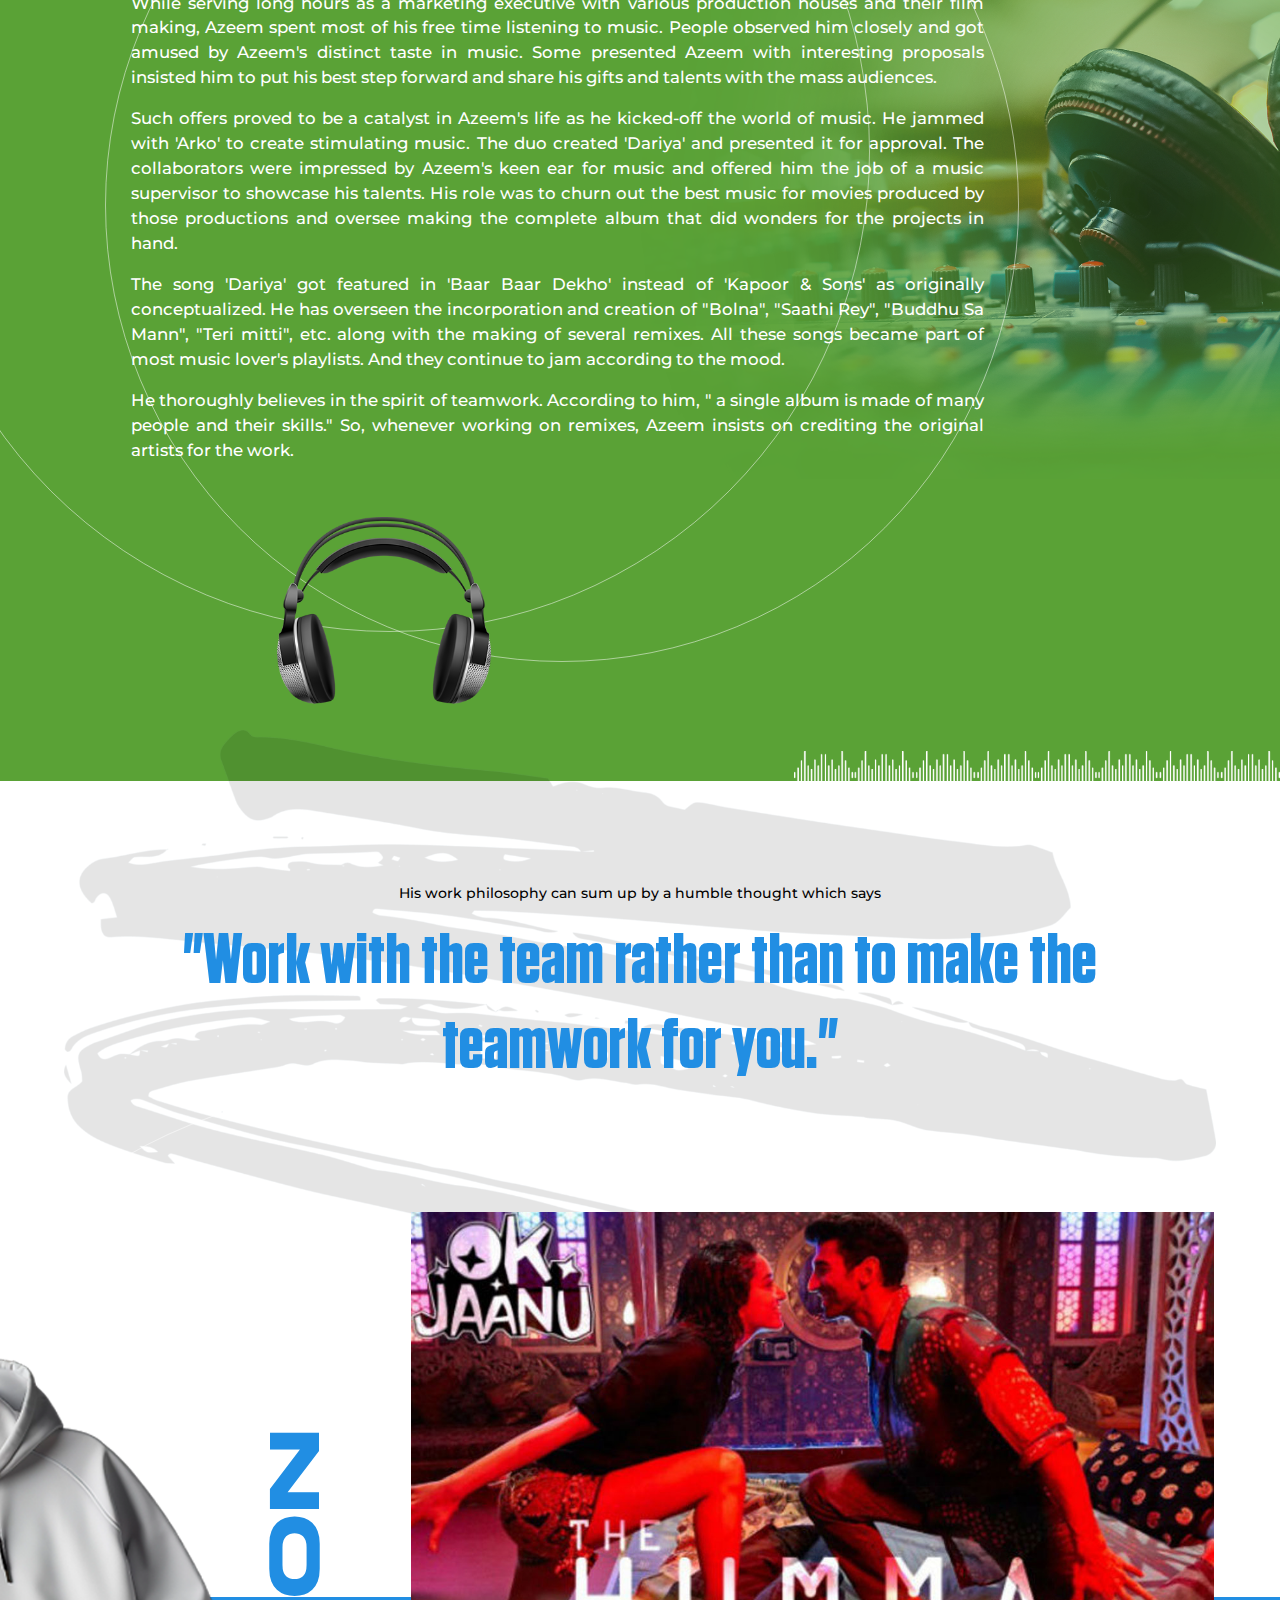
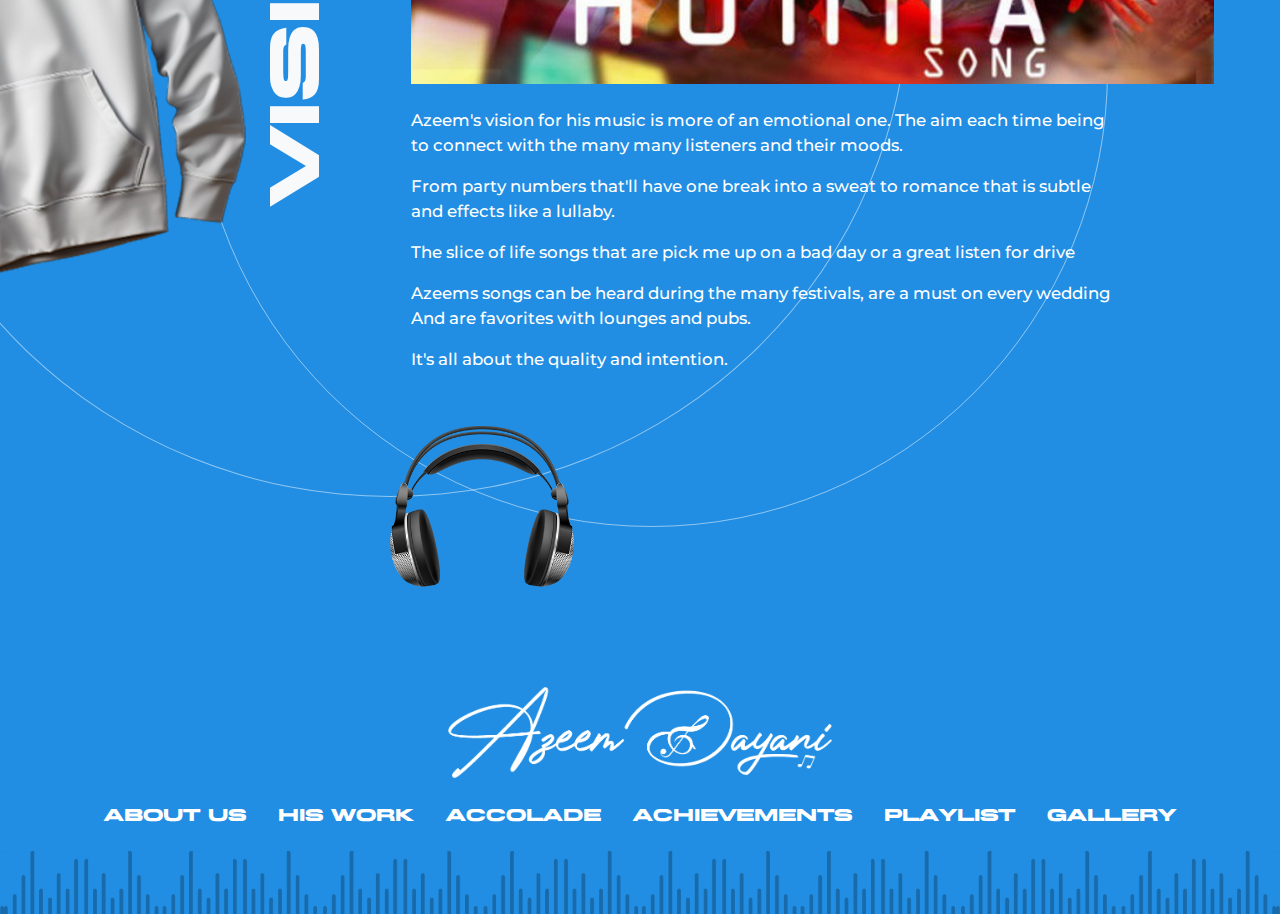
==== commit 6cfda2f7: "test and solve errors and fix header menu when open" ====
--- a/about-us.html
+++ b/about-us.html
@@ -44,10 +44,10 @@
                 <div class="col-md-7">
                     <img src="images/About Us/Main-Image.png" alt="azeem big photo" class="azeem_big_photo">
                 </div>
-                <div class="col-md-4 position-relative about_main_div">
+                <div class="col-md-4 about_main_div">
                     <div class="col-md-12 about">
                         <div class="position-relative">
-                            <h2 class="azeem_heading">Azeem dayani</h2>
+                            <img class="image_heading azeem_heading" src="images/Homepage/Logo.png">
                         </div>                    
                         <br>
                         <br>
@@ -66,7 +66,7 @@
             </div>
             <div class="the_journey_main_div d-flex pt-md-5">
                 <div class="col-md-1"></div>
-                <div class="col-md-7 the_journey_div ms-md-4">
+                <div class="col-md-8 the_journey_div ms-md-4">
                     <h2 class="the_journey_heading font_tungsten">The Journey so far</h2>
                     <p class="the_journey_content">
                         In the four year journey from 2016 to 2019 Azeem has successfully churned out 9 movie albums.
@@ -241,6 +241,18 @@
 
     </script>
 
+<script>
+    document.querySelector('.menu-trigger').addEventListener('change', function() {
+        if (this.checked) {
+            // Disable scrolling
+            document.body.style.overflow = 'hidden';
+        } else {
+            // Enable scrolling
+            document.body.style.overflow = 'auto';
+        }
+    });
+</script>
+
     
 </body>
 </html>
--- a/css/style.css
+++ b/css/style.css
@@ -53,7 +53,7 @@
 }
 
 .bg_green {
-    background-color: #59a246 !important;
+    background-color: #59a246;
 }
 
 .font_miedinger{
@@ -352,11 +352,16 @@
     position: relative;
 }
 
+.middle_description > .row {
+    position: relative;
+    z-index: 1;
+}
+
 .middle_description:before {
     content: "";
     position: absolute;
     /* background-color: skyblue; */
-    z-index: 2;
+    z-index: 0;
     left: 2.4vw;
     top: 6.8vw;
     border: 0.05vw solid #fff;
@@ -369,7 +374,7 @@
     content: "";
     position: absolute;
     /* background-color: skyblue; */
-    z-index: 2;
+    z-index: 0;
     left: 18.2vw;
     top: 13.8vw;
     border: 0.05vw solid #fff;
@@ -387,7 +392,7 @@
     width: 20vw;
     position: relative;
     z-index: 4;
-    right: 8vw;
+    right: 0vw;
 }
 
 #home_page .film_section:before {
@@ -413,6 +418,17 @@
     background-size: 90vw;
 }
 
+.film_music:before {
+    content: "";
+    background: url('../images/Homepage/Music-Lines_3.png') no-repeat right top;
+    display: block;
+    width: 100%;
+    height: 4vw;
+    background-size: 19vw;
+    position: absolute;
+    top: -2vw;
+}
+
 .film_images_main_div {
     right: 3.13vw; /* 6em converted to vw */
     top: 1.56vw; /* 3em converted to vw */
@@ -426,7 +442,7 @@
 
 .film_list li {
     position: relative;
-    height: 3.5vw; /* 3rem converted to vw */
+    height: 3.7vw; /* 3rem converted to vw */
     display: flex;
     justify-content: center;
     align-items: center;
@@ -474,6 +490,15 @@
 
 .playlist_heading_div {
     transform: rotate(-90deg);
+    position: absolute;
+    top: -2vw;
+    left: 1vw;
+    z-index: 0;
+}
+
+.playlist_heading {
+    font-family: 'miedinger', sans-serif;
+    font-size: 5.5vw;
 }
 
 .playlist_heading span {
@@ -504,7 +529,7 @@
     background-size: 18vw;
     position: absolute;
     left: 0;
-    z-index: 999;
+    z-index: 0;
     top: -30vw;
 }
 
@@ -512,12 +537,12 @@
     content: "";
     position: absolute;
     /* background-color: skyblue; */
-    z-index: 2;
-    left: -6.6vw;
-    top: 39vw;
-    border: 0.05vw solid #fff;
-    height: 78.8vw;
-    width: 79.2vw; /* 1038px converted to vw */
+    z-index: 1;
+    left: 0.4vw;
+    top: 51vw;
+    border: 0.05vw solid #ffffffa2;
+    height: 74.8vw;
+    width: 74.8vw; /* 1038px converted to vw */
     border-radius: 100%;
 }
 
@@ -525,14 +550,22 @@
     content: "";
     position: absolute;
     /* background-color: skyblue; */
-    z-index: 2;
-    left: 10.2vw;
-    top: 54vw;
-    border: 0.05vw solid #fff;
-    height: 73.4vw;
-    width: 73.4vw; /* 1038px converted to vw */
+    z-index: 1;
+    left: 13.2vw;
+    top: 63vw;
+    border: 0.05vw solid #ffffffa2;
+    height: 70.4vw;
+    width: 70.4vw; /* 1038px converted to vw */
     border-radius: 100%;
 }
+
+.non_film_section .tshirt_img {
+    width: 18vw;
+    position: relative;
+    z-index: 4;
+    right: 10vw;
+}
+
 
 
 /* home page css close */
@@ -544,6 +577,10 @@
 .about_azeem_dayani {
     padding: 7vw 0 2vw;
     position: relative;
+}
+
+#about_us_page .bg_green {
+    background-color: #5aa236;
 }
 
 .music_director_composer_main_div {
@@ -571,14 +608,19 @@
     background-size: 100%;
     position: absolute;
     z-index: 0;
-    height: 47%;
+    height: 90%;
     display: block;
     bottom: 0vw;
 }
 
 .azeem_big_photo {
-    width: 82%;
+    width: 80%;
     float: right;
+    position: relative;
+    z-index: 1;
+}
+
+.about_main_div {
     position: relative;
     z-index: 1;
 }
@@ -613,6 +655,10 @@
     position: relative;
 }
 
+.about_azeem_dayani_para {
+    text-align: justify;
+}
+
 .azeem_goggle_img {
     float: right;
 }
@@ -636,6 +682,7 @@
     height: auto;
     background-size: 50%;
     position: relative;
+    z-index: 1;
 }
 
 .the_journey_main_div:before {
@@ -645,7 +692,7 @@
     z-index: 0;
     left: -7vw;
     top: 2.8vw;
-    border: 0.05vw solid #fff;
+    border: 0.05vw solid #ffffff80;
     height: 75vw;
     width: 75vw; /* 1038px converted to vw */
     border-radius: 100%;
@@ -658,12 +705,17 @@
     z-index: 0;
     left: 8.2vw;
     top: 8.8vw;
-    border: 0.05vw solid #fff;
+    border: 0.05vw solid #ffffff80;
     height: 71.4vw;
     width: 71.4vw; /* 1038px converted to vw */
     border-radius: 100%;
 }
 
+.the_journey_div {
+    position: relative;
+    z-index: 1;
+}
+
 .the_journey_heading {
     color: #fff;
     font-size: 6vw;
@@ -682,6 +734,8 @@
 .cutting_headphone {
     width: 25%;
     margin-left: 5vw;
+    position: relative;
+    z-index: 1;
 }
 
 .vision_main_section {
@@ -730,7 +784,7 @@
 #about_us_page .vision_heading{
     transform: rotate(-90deg);
     position: absolute;
-    top: 18vw;
+    top: 17vw;
     left: 9vw;
     font-size: 6vw;
 }
@@ -740,7 +794,7 @@
 }
 
 .vision_main_image {
-    width: 100%;
+    width: 95%;
 }
 
 
@@ -755,7 +809,7 @@
     z-index: -1;
     left: -10vw;
     top: 23.8vw;
-    border: 0.05vw solid #fff;
+    border: 0.05vw solid #ffffff80;
     height: 79vw;
     width: 81vw; /* 1038px converted to vw */
     border-radius: 100%;
@@ -768,7 +822,7 @@
     z-index: -1;
     left: 15.2vw;
     top: 33.8vw;
-    border: 0.05vw solid #fff;
+    border: 0.05vw solid #ffffff80;
     height: 71.4vw;
     width: 71.4vw; /* 1038px converted to vw */
     border-radius: 100%;
@@ -982,12 +1036,34 @@
 }
 
 .works_section .section_description  {
-    font-size: 1.5vw;
+    font-size: 1.3vw;
 }
 
 .film_row, .non_film_row {
     padding: 1vw 6vw;
 }
+
+.film_row {
+    position: relative;
+}
+
+.film_row:before{
+    content: "";
+    background: url('../images/Work/Object_3.png') no-repeat;
+    display: block;
+    width: 100%;
+    height: 70%;
+    background-size: 80vw;
+    position: absolute;
+    background-repeat: space;
+}
+
+.film_row:before {
+    background-position:  top center; 
+    top: 20vw;
+    left: 0vw;
+}
+
 
 .category_title {
     color: #fff;
@@ -1005,8 +1081,8 @@
 
 .category_title:before, .category_title:after {
     content: "";
-    background-size: 28vw !important;
-    width: 30%;
+    background-size: 25vw !important;
+    width: 31%;
     height: 3vw;
     display: block;
     position: absolute;
@@ -1116,6 +1192,7 @@
     padding: 0.8vw 1.5vw;
     color: #fff;
     font-size: 1.3vw;
+    font-family: 'montserrat';
 }
 
 .contact_form textarea.form-control {
@@ -1183,6 +1260,7 @@
     gap: 1vw;
     font-size: 1.3vw;
     font-weight: 500;
+    font-family: 'montserrat';
 }
 
 /* contact us page css close */
@@ -1238,8 +1316,8 @@
     background-color: #218ee3;
 }
 
-.footer.pt_7 {
-    padding-top: 7vw;
+.footer.pt_5 {
+    padding-top: 5vw;
 }
 
 .footer_logo {
--- a/css/header_animation.css
+++ b/css/header_animation.css
@@ -26,6 +26,10 @@
   animation: overlay-mask 125ms ease-out forwards;
 }
 
+.menu-trigger:checked ~ body {
+  overflow: hidden;
+}
+
 @keyframes overlay-mask {
   0% {
     background-image: radial-gradient(circle at calc(100vw - 55px) 50px, rgba(0, 0, 0, 0.5) 0%, transparent 0%);
